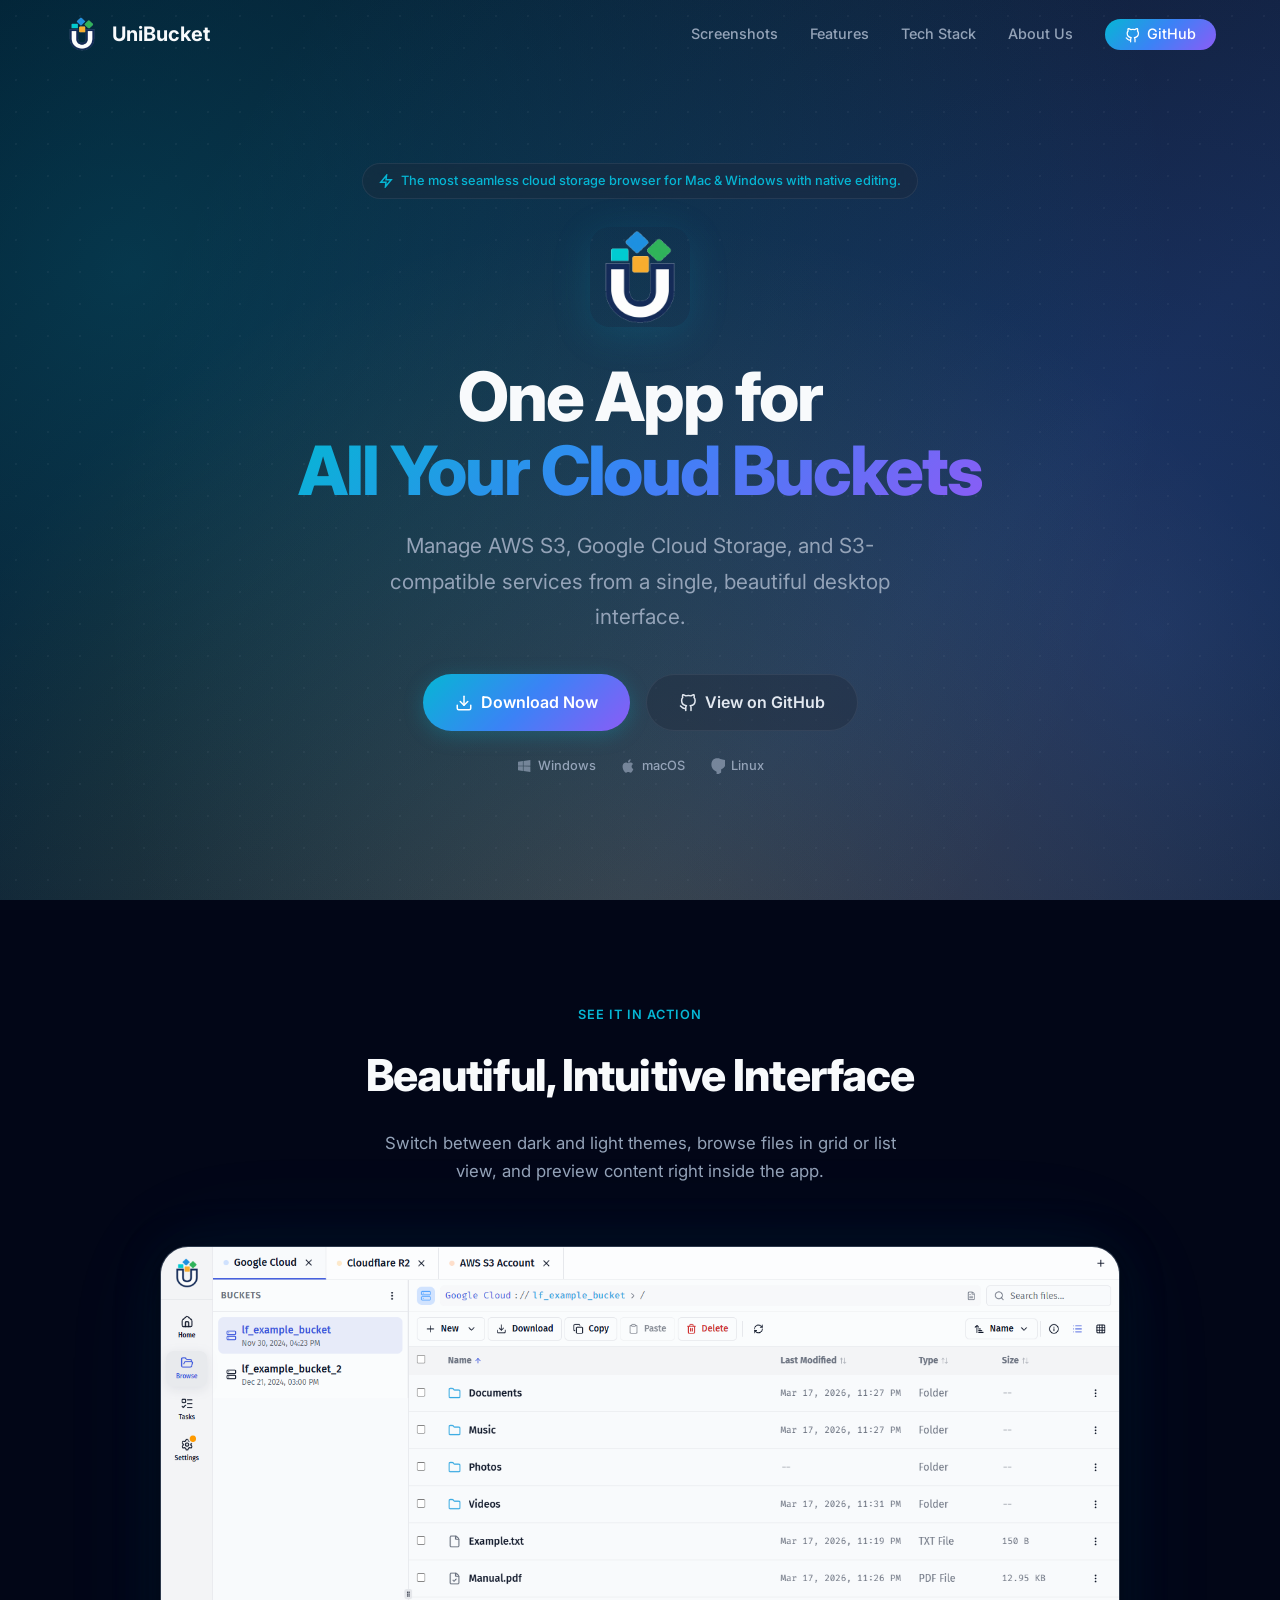
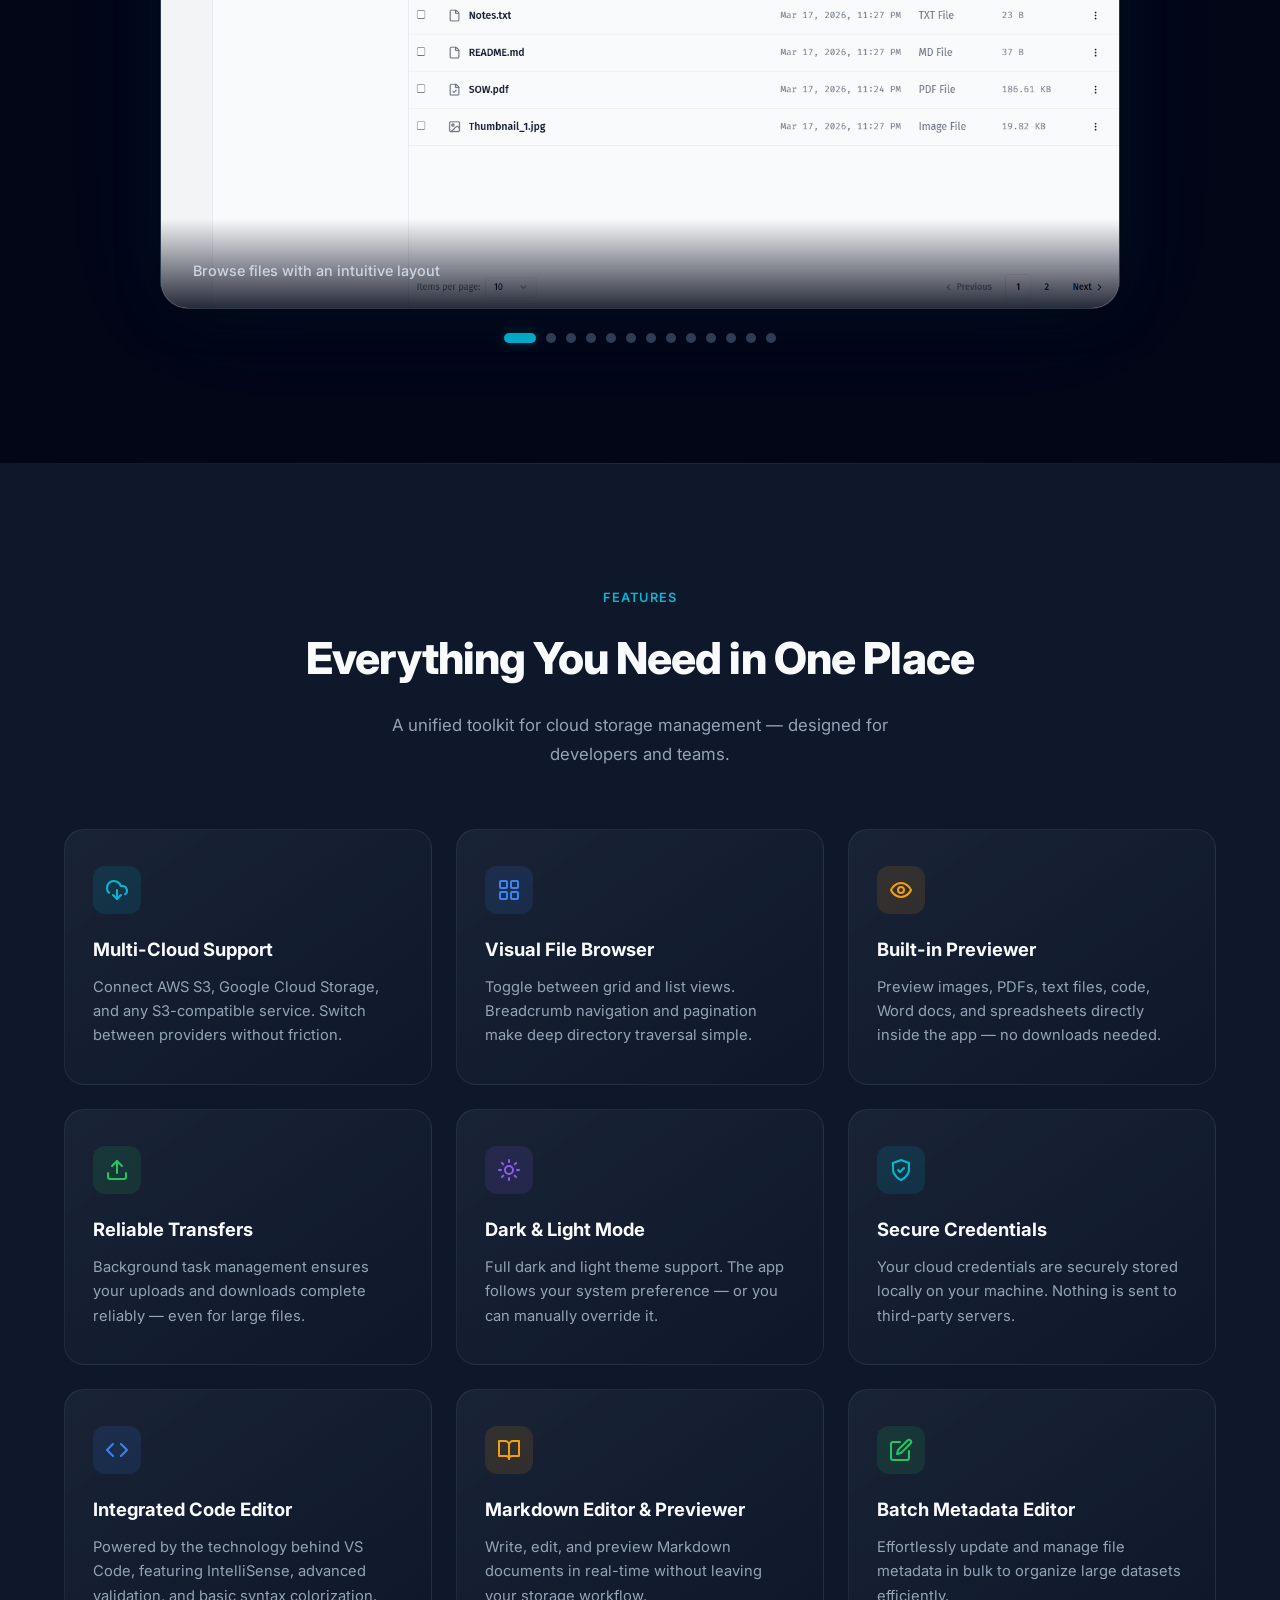
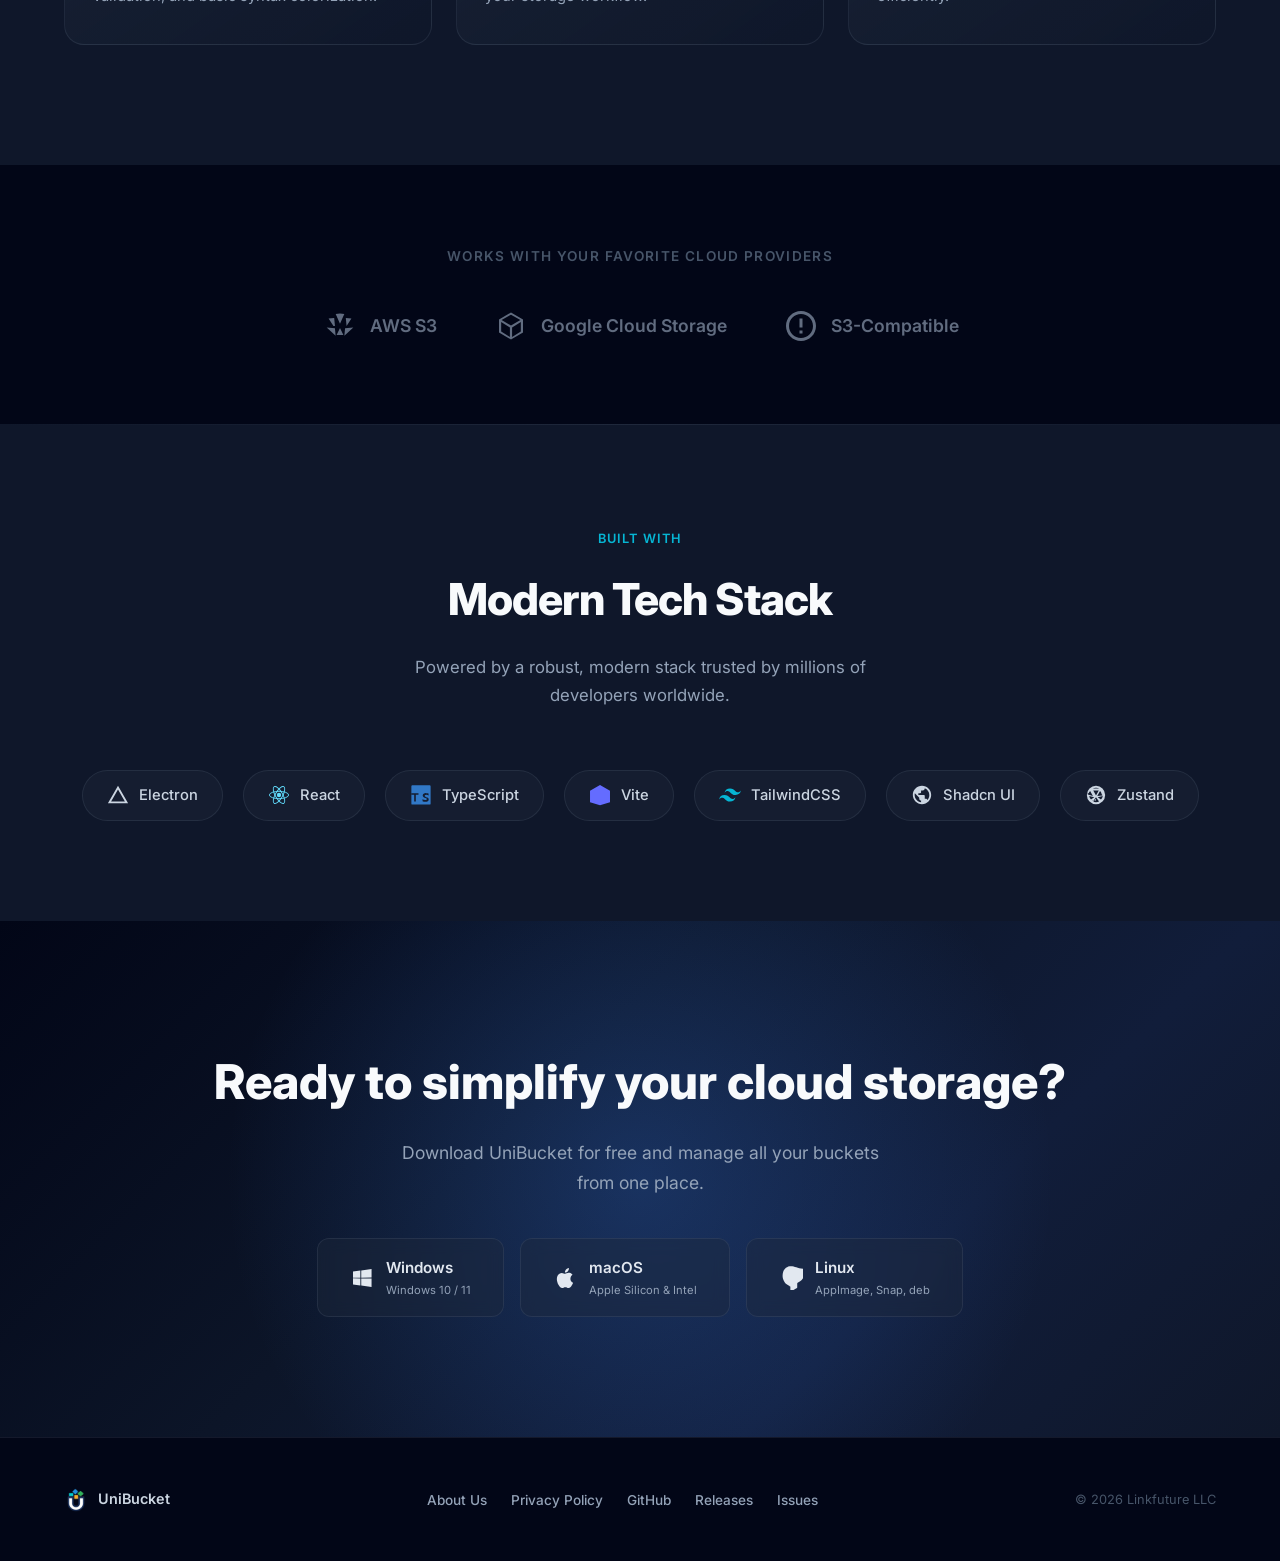
==== docs/index.html @ 862449c9 "docs: auto-sync from main repository [skip ci]" ====
<!DOCTYPE html>
<html lang="en">

<head>
  <meta charset="UTF-8" />
  <meta name="viewport" content="width=device-width, initial-scale=1.0" />
  <title>UniBucket — Universal Multi-Cloud Object Storage Manager</title>
  <meta name="description"
    content="UniBucket is a modern, cross-platform desktop app that lets you manage AWS S3, Google Cloud Storage, and S3-compatible services from one beautiful interface." />
  <meta name="keywords"
    content="cloud storage, S3, Google Cloud Storage, object storage, desktop app, file manager, multi-cloud" />
  <meta property="og:title" content="UniBucket — Universal Multi-Cloud Object Storage Manager" />
  <meta property="og:description" content="Manage all your cloud buckets from one beautiful desktop app." />
  <meta property="og:image" content="images/splash.png" />
  <meta property="og:type" content="website" />
  <link rel="icon" type="image/png" href="images/icon.png" />
  <link rel="stylesheet" href="styles.css" />
</head>

<body>

  <!-- ===== Navigation ===== -->
  <nav class="nav" id="nav">
    <div class="container">
      <a href="#" class="nav-brand">
        <img src="images/icon.png" alt="UniBucket icon" />
        UniBucket
      </a>
      <ul class="nav-links" id="navLinks">
        <li><a href="#screenshots">Screenshots</a></li>
        <li><a href="#features">Features</a></li>
        <li><a href="#tech">Tech Stack</a></li>
        <li><a href="about.html">About Us</a></li>
        <li><a href="https://github.com/LinkFuture/UniBucket-Releases" target="_blank" rel="noopener" class="nav-cta">
            <svg width="16" height="16" viewBox="0 0 24 24" fill="none" stroke="currentColor" stroke-width="2"
              stroke-linecap="round" stroke-linejoin="round">
              <path
                d="M9 19c-5 1.5-5-2.5-7-3m14 6v-3.87a3.37 3.37 0 0 0-.94-2.61c3.14-.35 6.44-1.54 6.44-7A5.44 5.44 0 0 0 20 4.77 5.07 5.07 0 0 0 19.91 1S18.73.65 16 2.48a13.38 13.38 0 0 0-7 0C6.27.65 5.09 1 5.09 1A5.07 5.07 0 0 0 5 4.77a5.44 5.44 0 0 0-1.5 3.78c0 5.42 3.3 6.61 6.44 7A3.37 3.37 0 0 0 9 18.13V22" />
            </svg>
            GitHub
          </a></li>
      </ul>
      <button class="nav-toggle" id="navToggle" aria-label="Toggle navigation">
        <svg width="24" height="24" viewBox="0 0 24 24" fill="none" stroke="currentColor" stroke-width="2"
          stroke-linecap="round">
          <line x1="3" y1="6" x2="21" y2="6" />
          <line x1="3" y1="12" x2="21" y2="12" />
          <line x1="3" y1="18" x2="21" y2="18" />
        </svg>
      </button>
    </div>
  </nav>

  <!-- ===== Hero ===== -->
  <section class="hero" id="hero">
    <div class="hero-content">
      <div class="hero-badge">
        <svg viewBox="0 0 24 24" fill="none" stroke="currentColor" stroke-width="2.5">
          <path d="M13 2L3 14h9l-1 8 10-12h-9l1-8z" />
        </svg>
        The most seamless cloud storage browser for Mac & Windows with native editing.
      </div>
      <img src="images/icon.png" alt="UniBucket" class="hero-icon" />
      <h1>One App for<br /><span class="gradient-text">All Your Cloud Buckets</span></h1>
      <p class="hero-subtitle">Manage AWS S3, Google Cloud Storage, and S3-compatible services from a single, beautiful
        desktop interface.</p>
      <div class="hero-actions">
        <a href="https://github.com/LinkFuture/UniBucket-Releases/releases" class="btn btn-primary" target="_blank"
          rel="noopener">
          <svg viewBox="0 0 24 24" fill="none" stroke="currentColor" stroke-width="2" stroke-linecap="round"
            stroke-linejoin="round">
            <path d="M21 15v4a2 2 0 0 1-2 2H5a2 2 0 0 1-2-2v-4" />
            <polyline points="7 10 12 15 17 10" />
            <line x1="12" y1="15" x2="12" y2="3" />
          </svg>
          Download Now
        </a>
        <a href="https://github.com/LinkFuture/UniBucket-Releases" class="btn btn-secondary" target="_blank"
          rel="noopener">
          <svg viewBox="0 0 24 24" fill="none" stroke="currentColor" stroke-width="2" stroke-linecap="round"
            stroke-linejoin="round">
            <path
              d="M9 19c-5 1.5-5-2.5-7-3m14 6v-3.87a3.37 3.37 0 0 0-.94-2.61c3.14-.35 6.44-1.54 6.44-7A5.44 5.44 0 0 0 20 4.77 5.07 5.07 0 0 0 19.91 1S18.73.65 16 2.48a13.38 13.38 0 0 0-7 0C6.27.65 5.09 1 5.09 1A5.07 5.07 0 0 0 5 4.77a5.44 5.44 0 0 0-1.5 3.78c0 5.42 3.3 6.61 6.44 7A3.37 3.37 0 0 0 9 18.13V22" />
          </svg>
          View on GitHub
        </a>
      </div>
      <div class="hero-platforms">
        <span class="platform-badge">
          <svg viewBox="0 0 24 24" fill="currentColor">
            <path
              d="M3 5.557l7.357-1.002.003 7.1-7.354.042L3 5.557zm7.354 6.853l.006 7.108-7.354-1.012v-6.138l7.348.042zm.888-7.903L21.56 3v8.562l-10.318.08V4.507zM21.565 12.6l-.005 8.395-10.32-1.46-.015-6.98 10.34.045z" />
          </svg>
          Windows
        </span>
        <span class="platform-badge">
          <svg viewBox="0 0 24 24" fill="currentColor">
            <path
              d="M18.71 19.5c-.83 1.24-1.71 2.45-3.05 2.47-1.34.03-1.77-.79-3.29-.79-1.53 0-2 .77-3.27.82-1.31.05-2.3-1.32-3.14-2.53C4.25 17 2.94 12.45 4.7 9.39c.87-1.52 2.43-2.48 4.12-2.51 1.28-.02 2.5.87 3.29.87.78 0 2.26-1.07 3.8-.91.65.03 2.47.26 3.64 1.98-.09.06-2.17 1.28-2.15 3.81.03 3.02 2.65 4.03 2.68 4.04-.03.07-.42 1.44-1.38 2.83M13 3.5c.73-.83 1.94-1.46 2.94-1.5.13 1.17-.34 2.35-1.04 3.19-.69.85-1.83 1.51-2.95 1.42-.15-1.15.41-2.35 1.05-3.11z" />
          </svg>
          macOS
        </span>
        <span class="platform-badge">
          <svg viewBox="0 0 24 24" fill="currentColor">
            <path
              d="M12.504 0c-.155 0-.311.004-.465.012C8.11.28 5.14 2.7 4.14 5.96c-.36 1.18-.54 2.42-.54 3.68 0 .88.08 1.74.26 2.56l.22.84c.38 1.22.98 2.36 1.74 3.36.34.46.72.88 1.14 1.28.46.42.94.78 1.46 1.1l1.62.94c.08.04.22.14.36.24.14.1.26.2.36.28.2.16.34.28.42.34.08.08.12.12.14.16a.15.15 0 0 1 .04.08v4.04c0 .16.06.3.14.42.1.12.24.18.4.18.08 0 .18-.02.24-.06l4.44-2.56.52-.3c.12-.08.22-.14.32-.2.26-.16.44-.3.56-.42.08-.08.14-.16.18-.24.04-.1.06-.2.06-.3v-3.76c0-.04 0-.1.02-.14 0-.06.02-.1.04-.14a.82.82 0 0 1 .08-.14c.12-.16.34-.38.66-.6l1.72-1c.48-.3.94-.62 1.34-1 .42-.4.8-.84 1.14-1.3.76-1 1.36-2.14 1.74-3.36l.22-.84c.18-.82.26-1.68.26-2.56 0-1.26-.18-2.5-.54-3.68C18.86 2.7 15.89.28 11.96.012a8.6 8.6 0 0 0-.456-.012z" />
          </svg>
          Linux
        </span>
      </div>
    </div>
  </section>

  <!-- ===== Screenshots ===== -->
  <section class="screenshots" id="screenshots">
    <div class="container">
      <div class="section-header reveal">
        <span class="section-label">See It in Action</span>
        <h2>Beautiful, Intuitive Interface</h2>
        <p>Switch between dark and light themes, browse files in grid or list view, and preview content right inside the
          app.</p>
      </div>
      <div class="carousel reveal">
        <div class="carousel-track" id="carousel">
          <div class="carousel-slide active">
            <img src="images/Browse.png" loading="lazy" alt="Browse files" />
            <div class="carousel-caption">Browse files with an intuitive layout</div>
          </div>
          <div class="carousel-slide">
            <img src="images/Browse%20Grid%20View%20dark%20view.png" loading="lazy" alt="Dark Theme Grid View" />
            <div class="carousel-caption">Elegant dark theme support for comfortable viewing</div>
          </div>
          <div class="carousel-slide">
            <img src="images/Browse%20Grid%20View.png" loading="lazy" alt="Grid View" />
            <div class="carousel-caption">Visually organize your cloud files with Grid View</div>
          </div>
          <div class="carousel-slide">
            <img src="images/Accounts.png" loading="lazy" alt="Accounts management" />
            <div class="carousel-caption">Manage multiple cloud accounts in one place</div>
          </div>
          <div class="carousel-slide">
            <img src="images/Add%20cloud%20account.png" loading="lazy" alt="Add cloud account" />
            <div class="carousel-caption">Easily add new AWS S3, Google Cloud, or S3-compatible accounts</div>
          </div>
          <div class="carousel-slide">
            <img src="images/Download%20and%20Upload.png" loading="lazy" alt="Download and Upload" />
            <div class="carousel-caption">Seamlessly download and upload your files</div>
          </div>
          <div class="carousel-slide">
            <img src="images/Image%20previewer.png" loading="lazy" alt="Image previewer" />
            <div class="carousel-caption">Built-in high quality image previewer</div>
          </div>
          <div class="carousel-slide">
            <img src="images/JS%20editor.png" loading="lazy" alt="JavaScript Editor" />
            <div class="carousel-caption">Edit JavaScript files directly within the app</div>
          </div>
          <div class="carousel-slide">
            <img src="images/Json%20editor.png" loading="lazy" alt="JSON Editor" />
            <div class="carousel-caption">View and format JSON files effortlessly</div>
          </div>
          <div class="carousel-slide">
            <img src="images/Markdown%20editor.png" loading="lazy" alt="Markdown Editor" />
            <div class="carousel-caption">Preview and edit Markdown documents</div>
          </div>
          <div class="carousel-slide">
            <img src="images/Tasks.png" loading="lazy" alt="Task Manager" />
            <div class="carousel-caption">Track your background uploads and downloads using Tasks manager</div>
          </div>
          <div class="carousel-slide">
            <img src="images/Batch%20file%20metadata%20editor.png" loading="lazy" alt="Batch file metadata editor" />
            <div class="carousel-caption">Effortlessly update and manage file metadata in bulk</div>
          </div>
          <div class="carousel-slide">
            <img src="images/Settings.png" loading="lazy" alt="Settings" />
            <div class="carousel-caption">Customize your app preferences in Settings</div>
          </div>
        </div>
        <div class="carousel-nav" id="carouselNav">
          <button class="carousel-dot active" data-index="0" aria-label="Slide 1"></button>
          <button class="carousel-dot" data-index="1" aria-label="Slide 2"></button>
          <button class="carousel-dot" data-index="2" aria-label="Slide 3"></button>
          <button class="carousel-dot" data-index="3" aria-label="Slide 4"></button>
          <button class="carousel-dot" data-index="4" aria-label="Slide 5"></button>
          <button class="carousel-dot" data-index="5" aria-label="Slide 6"></button>
          <button class="carousel-dot" data-index="6" aria-label="Slide 7"></button>
          <button class="carousel-dot" data-index="7" aria-label="Slide 8"></button>
          <button class="carousel-dot" data-index="8" aria-label="Slide 9"></button>
          <button class="carousel-dot" data-index="9" aria-label="Slide 10"></button>
          <button class="carousel-dot" data-index="10" aria-label="Slide 11"></button>
          <button class="carousel-dot" data-index="11" aria-label="Slide 12"></button>
          <button class="carousel-dot" data-index="12" aria-label="Slide 13"></button>
        </div>
      </div>
    </div>
  </section>

  <!-- ===== Features ===== -->
  <section class="features" id="features">
    <div class="container">
      <div class="section-header reveal">
        <span class="section-label">Features</span>
        <h2>Everything You Need in One Place</h2>
        <p>A unified toolkit for cloud storage management — designed for developers and teams.</p>
      </div>
      <div class="features-grid">

        <div class="feature-card reveal">
          <div class="feature-icon teal">
            <svg width="24" height="24" viewBox="0 0 24 24" fill="none" stroke="currentColor" stroke-width="2"
              stroke-linecap="round" stroke-linejoin="round">
              <path d="M4 14.899A7 7 0 1 1 15.71 8h1.79a4.5 4.5 0 0 1 2.5 8.242" />
              <path d="M12 12v9" />
              <path d="m8 17 4 4 4-4" />
            </svg>
          </div>
          <h3>Multi-Cloud Support</h3>
          <p>Connect AWS S3, Google Cloud Storage, and any S3-compatible service. Switch between providers without
            friction.</p>
        </div>

        <div class="feature-card reveal">
          <div class="feature-icon blue">
            <svg width="24" height="24" viewBox="0 0 24 24" fill="none" stroke="currentColor" stroke-width="2"
              stroke-linecap="round" stroke-linejoin="round">
              <rect width="7" height="7" x="3" y="3" rx="1" />
              <rect width="7" height="7" x="14" y="3" rx="1" />
              <rect width="7" height="7" x="14" y="14" rx="1" />
              <rect width="7" height="7" x="3" y="14" rx="1" />
            </svg>
          </div>
          <h3>Visual File Browser</h3>
          <p>Toggle between grid and list views. Breadcrumb navigation and pagination make deep directory traversal
            simple.</p>
        </div>

        <div class="feature-card reveal">
          <div class="feature-icon gold">
            <svg width="24" height="24" viewBox="0 0 24 24" fill="none" stroke="currentColor" stroke-width="2"
              stroke-linecap="round" stroke-linejoin="round">
              <path d="M2 12s3-7 10-7 10 7 10 7-3 7-10 7-10-7-10-7Z" />
              <circle cx="12" cy="12" r="3" />
            </svg>
          </div>
          <h3>Built-in Previewer</h3>
          <p>Preview images, PDFs, text files, code, Word docs, and spreadsheets directly inside the app — no downloads
            needed.</p>
        </div>

        <div class="feature-card reveal">
          <div class="feature-icon green">
            <svg width="24" height="24" viewBox="0 0 24 24" fill="none" stroke="currentColor" stroke-width="2"
              stroke-linecap="round" stroke-linejoin="round">
              <path d="M21 15v4a2 2 0 0 1-2 2H5a2 2 0 0 1-2-2v-4" />
              <polyline points="17 8 12 3 7 8" />
              <line x1="12" y1="3" x2="12" y2="15" />
            </svg>
          </div>
          <h3>Reliable Transfers</h3>
          <p>Background task management ensures your uploads and downloads complete reliably — even for large files.</p>
        </div>

        <div class="feature-card reveal">
          <div class="feature-icon purple">
            <svg width="24" height="24" viewBox="0 0 24 24" fill="none" stroke="currentColor" stroke-width="2"
              stroke-linecap="round" stroke-linejoin="round">
              <circle cx="12" cy="12" r="4" />
              <path d="M12 2v2" />
              <path d="M12 20v2" />
              <path d="m4.93 4.93 1.41 1.41" />
              <path d="m17.66 17.66 1.41 1.41" />
              <path d="M2 12h2" />
              <path d="M20 12h2" />
              <path d="m6.34 17.66-1.41 1.41" />
              <path d="m19.07 4.93-1.41 1.41" />
            </svg>
          </div>
          <h3>Dark &amp; Light Mode</h3>
          <p>Full dark and light theme support. The app follows your system preference — or you can manually override
            it.</p>
        </div>

        <div class="feature-card reveal">
          <div class="feature-icon teal">
            <svg width="24" height="24" viewBox="0 0 24 24" fill="none" stroke="currentColor" stroke-width="2"
              stroke-linecap="round" stroke-linejoin="round">
              <path d="M12 22s8-4 8-10V5l-8-3-8 3v7c0 6 8 10 8 10z" />
              <path d="m9 12 2 2 4-4" />
            </svg>
          </div>
          <h3>Secure Credentials</h3>
          <p>Your cloud credentials are securely stored locally on your machine. Nothing is sent to third-party servers.
          </p>
        </div>

        <div class="feature-card reveal">
          <div class="feature-icon blue">
            <svg width="24" height="24" viewBox="0 0 24 24" fill="none" stroke="currentColor" stroke-width="2"
              stroke-linecap="round" stroke-linejoin="round">
              <polyline points="16 18 22 12 16 6"></polyline>
              <polyline points="8 6 2 12 8 18"></polyline>
            </svg>
          </div>
          <h3>Integrated Code Editor</h3>
          <p>Powered by the technology behind VS Code, featuring IntelliSense, advanced validation, and basic syntax
            colorization.</p>
        </div>

        <div class="feature-card reveal">
          <div class="feature-icon gold">
            <svg width="24" height="24" viewBox="0 0 24 24" fill="none" stroke="currentColor" stroke-width="2"
              stroke-linecap="round" stroke-linejoin="round">
              <path d="M2 3h6a4 4 0 0 1 4 4v14a3 3 0 0 0-3-3H2z"></path>
              <path d="M22 3h-6a4 4 0 0 0-4 4v14a3 3 0 0 1 3-3h7z"></path>
            </svg>
          </div>
          <h3>Markdown Editor &amp; Previewer</h3>
          <p>Write, edit, and preview Markdown documents in real-time without leaving your storage workflow.</p>
        </div>

        <div class="feature-card reveal">
          <div class="feature-icon green">
            <svg width="24" height="24" viewBox="0 0 24 24" fill="none" stroke="currentColor" stroke-width="2"
              stroke-linecap="round" stroke-linejoin="round">
              <path d="M11 4H4a2 2 0 0 0-2 2v14a2 2 0 0 0 2 2h14a2 2 0 0 0 2-2v-7"></path>
              <path d="M18.5 2.5a2.121 2.121 0 0 1 3 3L12 15l-4 1 1-4 9.5-9.5z"></path>
            </svg>
          </div>
          <h3>Batch Metadata Editor</h3>
          <p>Effortlessly update and manage file metadata in bulk to organize large datasets efficiently.</p>
        </div>

      </div>
    </div>
  </section>

  <!-- ===== Providers ===== -->
  <section class="providers">
    <div class="container">
      <p class="providers-subtitle reveal">Works with your favorite cloud providers</p>
      <div class="providers-logos reveal">
        <div class="provider-logo">
          <svg viewBox="0 0 24 24" fill="currentColor">
            <path
              d="M7.63 11.92L4.38 6.94l3.75-.35.5 5.33zm8.74 0l-.5-5.33 3.75.35-3.25 4.98zM12 3.73l-2.88.27L12 10.45 14.88 4l-2.88-.27zm-8.88 9.2l5.97 5.57-.47-5.04-5.5-.53zm17.76 0l-5.5.53-.47 5.04 5.97-5.57zM12 13.27L9.72 18h4.56L12 13.27z" />
          </svg>
          AWS S3
        </div>
        <div class="provider-logo">
          <svg viewBox="0 0 24 24" fill="currentColor">
            <path
              d="M12 3L4 7.64v8.72L12 21l8-4.64V7.64L12 3zm0 1.42l6.27 3.64L12 11.7 5.73 8.06 12 4.42zM5.45 9.28L11.27 13v6.3L5.45 15.6V9.28zm13.1 0v6.32l-5.82 3.7V13l5.82-3.72z" />
          </svg>
          Google Cloud Storage
        </div>
        <div class="provider-logo">
          <svg viewBox="0 0 24 24" fill="currentColor">
            <path
              d="M12 2C6.48 2 2 6.48 2 12s4.48 10 10 10 10-4.48 10-10S17.52 2 12 2zm0 18c-4.42 0-8-3.58-8-8s3.58-8 8-8 8 3.58 8 8-3.58 8-8 8zm-1-13h2v6h-2zm0 8h2v2h-2z" />
          </svg>
          S3-Compatible
        </div>
      </div>
    </div>
  </section>

  <!-- ===== Tech Stack ===== -->
  <section class="tech" id="tech">
    <div class="container">
      <div class="section-header reveal">
        <span class="section-label">Built With</span>
        <h2>Modern Tech Stack</h2>
        <p>Powered by a robust, modern stack trusted by millions of developers worldwide.</p>
      </div>
      <div class="tech-grid reveal">
        <div class="tech-badge">
          <svg viewBox="0 0 24 24" fill="currentColor" width="22" height="22">
            <path d="M12 2L1 21h22L12 2zm0 3.99L19.53 19H4.47L12 5.99z" />
          </svg>
          Electron
        </div>
        <div class="tech-badge">
          <svg viewBox="0 0 24 24" fill="#61DAFB" width="22" height="22">
            <circle cx="12" cy="12" r="2.4" />
            <ellipse cx="12" cy="12" rx="10.5" ry="4" fill="none" stroke="#61DAFB" stroke-width="1" />
            <ellipse cx="12" cy="12" rx="10.5" ry="4" fill="none" stroke="#61DAFB" stroke-width="1"
              transform="rotate(60 12 12)" />
            <ellipse cx="12" cy="12" rx="10.5" ry="4" fill="none" stroke="#61DAFB" stroke-width="1"
              transform="rotate(120 12 12)" />
          </svg>
          React
        </div>
        <div class="tech-badge">
          <svg viewBox="0 0 24 24" fill="#3178C6" width="22" height="22">
            <path
              d="M1.125 0C.502 0 0 .502 0 1.125v21.75C0 23.498.502 24 1.125 24h21.75c.623 0 1.125-.502 1.125-1.125V1.125C24 .502 23.498 0 22.875 0H1.125zm17.363 9.75c.612 0 1.154.037 1.627.111a6.38 6.38 0 0 1 1.306.34v2.458a3.95 3.95 0 0 0-.643-.361 5.093 5.093 0 0 0-.717-.26 5.453 5.453 0 0 0-1.426-.2c-.3 0-.573.028-.819.086a2.1 2.1 0 0 0-.623.242c-.17.104-.3.229-.393.374a.888.888 0 0 0-.14.49c0 .196.053.373.156.529.104.156.252.304.443.444s.42.276.69.394.57.232.89.34c.39.13.753.274 1.09.433.337.158.632.347.882.566.25.22.445.48.585.782.14.3.21.662.21 1.084 0 .508-.105.944-.316 1.308-.21.364-.498.662-.862.894-.364.232-.8.402-1.302.51-.502.108-1.043.162-1.623.162-.734 0-1.39-.06-1.967-.18a5.22 5.22 0 0 1-1.566-.545v-2.636a5.06 5.06 0 0 0 .774.498 5.96 5.96 0 0 0 .876.364c.312.106.63.18.954.222.324.042.614.063.87.063.298 0 .564-.024.797-.072.232-.048.424-.12.574-.214.15-.094.264-.212.342-.354a.944.944 0 0 0 .118-.468c0-.2-.062-.383-.184-.544a2.007 2.007 0 0 0-.504-.426 5.648 5.648 0 0 0-.756-.366 22.14 22.14 0 0 0-.944-.358c-.37-.126-.72-.27-1.048-.43a3.85 3.85 0 0 1-.862-.584c-.244-.23-.436-.5-.576-.812a2.703 2.703 0 0 1-.21-1.096c0-.466.105-.878.314-1.236.21-.358.49-.66.84-.908a4.131 4.131 0 0 1 1.228-.584 5.295 5.295 0 0 1 1.48-.202zm-9.608.114v1.9H5.543v8.487H3.535v-8.487H.198v-1.9h8.682z"
              transform="scale(.875) translate(1.7 1.7)" />
          </svg>
          TypeScript
        </div>
        <div class="tech-badge">
          <svg viewBox="0 0 24 24" fill="#646CFF" width="22" height="22">
            <path d="m12.009 1.008 10.894 6.287v12.574L12.009 23.16 1.116 19.869V7.295l10.893-6.287z" />
          </svg>
          Vite
        </div>
        <div class="tech-badge">
          <svg viewBox="0 0 24 24" fill="#06B6D4" width="22" height="22">
            <path
              d="M12.001 4.8c-3.2 0-5.2 1.6-6 4.8 1.2-1.6 2.6-2.2 4.2-1.8.913.228 1.565.89 2.288 1.624C13.666 10.618 15.027 12 18.001 12c3.2 0 5.2-1.6 6-4.8-1.2 1.6-2.6 2.2-4.2 1.8-.913-.228-1.565-.89-2.288-1.624C16.337 6.182 14.976 4.8 12.001 4.8zm-6 7.2c-3.2 0-5.2 1.6-6 4.8 1.2-1.6 2.6-2.2 4.2-1.8.913.228 1.565.89 2.288 1.624 1.177 1.194 2.538 2.576 5.512 2.576 3.2 0 5.2-1.6 6-4.8-1.2 1.6-2.6 2.2-4.2 1.8-.913-.228-1.565-.89-2.288-1.624C10.337 13.382 8.976 12 6.001 12z" />
          </svg>
          TailwindCSS
        </div>
        <div class="tech-badge">
          <svg viewBox="0 0 24 24" fill="currentColor" width="22" height="22">
            <path
              d="M12 2C6.48 2 2 6.48 2 12s4.48 10 10 10 10-4.48 10-10S17.52 2 12 2zm-1 17.93c-3.95-.49-7-3.85-7-7.93 0-.62.08-1.21.21-1.79L9 15v1c0 1.1.9 2 2 2v1.93zm6.9-2.54c-.26-.81-1-1.39-1.9-1.39h-1v-3c0-.55-.45-1-1-1H8v-2h2c.55 0 1-.45 1-1V7h2c1.1 0 2-.9 2-2v-.41c2.93 1.19 5 4.06 5 7.41 0 2.08-.8 3.97-2.1 5.39z" />
          </svg>
          Shadcn UI
        </div>
        <div class="tech-badge">
          <svg viewBox="0 0 24 24" fill="currentColor" width="22" height="22">
            <path
              d="M12 2a10 10 0 1 0 0 20 10 10 0 0 0 0-20zm0 2c1.33 0 2.57.36 3.62 1H8.38A7.94 7.94 0 0 1 12 4zm-3 3h6l-3 5.5L9 7zm-4.97 3A7.9 7.9 0 0 1 5.6 7.5L8.6 13l-5.56-1.46c-.01-.18-.04-.36-.04-.54 0-.34.02-.68.03-1zm.57 3l5.5 1.45L6.55 17A7.93 7.93 0 0 1 4.6 13zm2.8 5h4.6L12 16l-2.8 3c-.4-.3-.78-.63-1.13-1h.53zM12 20c-1.2 0-2.32-.3-3.32-.83L12 14.5l3.32 4.67c-1 .53-2.12.83-3.32.83zm5.45-3l-3.55-2.55 5.5-1.45a7.93 7.93 0 0 1-1.95 4zm1.52-5c0 .18-.03.36-.04.54L13.4 13l3-5.5a7.9 7.9 0 0 1 1.57 2.5c.01.32.03.66.03 1z" />
          </svg>
          Zustand
        </div>
      </div>
    </div>
  </section>

  <!-- ===== Download CTA ===== -->
  <section class="download" id="download">
    <div class="container">
      <div class="download-content reveal">
        <h2>Ready to simplify your cloud storage?</h2>
        <p>Download UniBucket for free and manage all your buckets from one place.</p>
        <div class="download-buttons">
          <a href="https://github.com/LinkFuture/UniBucket-Releases/releases" class="download-btn" target="_blank"
            rel="noopener">
            <svg viewBox="0 0 24 24" fill="currentColor">
              <path
                d="M3 5.557l7.357-1.002.003 7.1-7.354.042L3 5.557zm7.354 6.853l.006 7.108-7.354-1.012v-6.138l7.348.042zm.888-7.903L21.56 3v8.562l-10.318.08V4.507zM21.565 12.6l-.005 8.395-10.32-1.46-.015-6.98 10.34.045z" />
            </svg>
            <span>Windows<span class="btn-small">Windows 10 / 11</span></span>
          </a>
          <a href="https://github.com/LinkFuture/UniBucket-Releases/releases" class="download-btn" target="_blank"
            rel="noopener">
            <svg viewBox="0 0 24 24" fill="currentColor">
              <path
                d="M18.71 19.5c-.83 1.24-1.71 2.45-3.05 2.47-1.34.03-1.77-.79-3.29-.79-1.53 0-2 .77-3.27.82-1.31.05-2.3-1.32-3.14-2.53C4.25 17 2.94 12.45 4.7 9.39c.87-1.52 2.43-2.48 4.12-2.51 1.28-.02 2.5.87 3.29.87.78 0 2.26-1.07 3.8-.91.65.03 2.47.26 3.64 1.98-.09.06-2.17 1.28-2.15 3.81.03 3.02 2.65 4.03 2.68 4.04-.03.07-.42 1.44-1.38 2.83M13 3.5c.73-.83 1.94-1.46 2.94-1.5.13 1.17-.34 2.35-1.04 3.19-.69.85-1.83 1.51-2.95 1.42-.15-1.15.41-2.35 1.05-3.11z" />
            </svg>
            <span>macOS<span class="btn-small">Apple Silicon &amp; Intel</span></span>
          </a>
          <a href="https://github.com/LinkFuture/UniBucket-Releases/releases" class="download-btn" target="_blank"
            rel="noopener">
            <svg viewBox="0 0 24 24" fill="currentColor">
              <path
                d="M12.504 0c-.155 0-.311.004-.465.012C8.11.28 5.14 2.7 4.14 5.96c-.36 1.18-.54 2.42-.54 3.68 0 .88.08 1.74.26 2.56l.22.84c.38 1.22.98 2.36 1.74 3.36.34.46.72.88 1.14 1.28.46.42.94.78 1.46 1.1l1.62.94c.08.04.22.14.36.24.14.1.26.2.36.28.2.16.34.28.42.34.08.08.12.12.14.16a.15.15 0 0 1 .04.08v4.04c0 .16.06.3.14.42.1.12.24.18.4.18.08 0 .18-.02.24-.06l4.44-2.56.52-.3c.12-.08.22-.14.32-.2.26-.16.44-.3.56-.42.08-.08.14-.16.18-.24.04-.1.06-.2.06-.3v-3.76c0-.04 0-.1.02-.14 0-.06.02-.1.04-.14a.82.82 0 0 1 .08-.14c.12-.16.34-.38.66-.6l1.72-1c.48-.3.94-.62 1.34-1 .42-.4.8-.84 1.14-1.3.76-1 1.36-2.14 1.74-3.36l.22-.84c.18-.82.26-1.68.26-2.56 0-1.26-.18-2.5-.54-3.68C18.86 2.7 15.89.28 11.96.012a8.6 8.6 0 0 0-.456-.012z" />
            </svg>
            <span>Linux<span class="btn-small">AppImage, Snap, deb</span></span>
          </a>
        </div>
      </div>
    </div>
  </section>

  <!-- ===== Footer ===== -->
  <footer class="footer">
    <div class="container">
      <div class="footer-brand">
        <img src="images/icon.png" alt="UniBucket" />
        UniBucket
      </div>
      <ul class="footer-links">
        <li><a href="about.html">About Us</a></li>
        <li><a href="privacy.html">Privacy Policy</a></li>
        <li><a href="https://github.com/LinkFuture/UniBucket-Releases" target="_blank" rel="noopener">GitHub</a></li>
        <li><a href="https://github.com/LinkFuture/UniBucket-Releases/releases" target="_blank"
            rel="noopener">Releases</a></li>
        <li><a href="https://github.com/LinkFuture/UniBucket-Releases/issues" target="_blank" rel="noopener">Issues</a>
        </li>
      </ul>
      <p class="footer-copy">&copy; 2026 Linkfuture LLC</p>
    </div>
  </footer>

  <script src="script.js"></script>
</body>

</html>
---- docs/styles.css ----
/* ===== UniBucket Landing Page Styles ===== */

@import url('https://fonts.googleapis.com/css2?family=Inter:wght@300;400;500;600;700;800;900&display=swap');

/* ---------- Design Tokens ---------- */
:root {
  --navy-950: #020617;
  --navy-900: #0f172a;
  --navy-800: #1e293b;
  --navy-700: #334155;
  --navy-600: #475569;
  --navy-400: #94a3b8;
  --navy-300: #cbd5e1;
  --navy-200: #e2e8f0;
  --navy-100: #f1f5f9;
  --navy-50: #f8fafc;

  --teal: #06b6d4;
  --teal-glow: rgba(6, 182, 212, 0.25);
  --blue: #3b82f6;
  --blue-glow: rgba(59, 130, 246, 0.25);
  --gold: #f59e0b;
  --gold-glow: rgba(245, 158, 11, 0.2);
  --green: #22c55e;
  --green-glow: rgba(34, 197, 94, 0.2);
  --purple: #8b5cf6;

  --gradient-hero: linear-gradient(135deg, var(--navy-950) 0%, #0c1528 40%, #111d3a 70%, var(--navy-900) 100%);
  --gradient-accent: linear-gradient(135deg, var(--teal), var(--blue), var(--purple));
  --gradient-card: linear-gradient(145deg, rgba(30, 41, 59, 0.7), rgba(15, 23, 42, 0.9));

  --glass-bg: rgba(30, 41, 59, 0.4);
  --glass-border: rgba(148, 163, 184, 0.12);
  --glass-blur: 16px;

  --radius-sm: 8px;
  --radius-md: 12px;
  --radius-lg: 20px;
  --radius-xl: 28px;

  --shadow-glow: 0 0 60px rgba(6, 182, 212, 0.08), 0 0 120px rgba(59, 130, 246, 0.06);
  --shadow-card: 0 4px 24px rgba(0, 0, 0, 0.25), 0 1px 4px rgba(0, 0, 0, 0.15);
  --shadow-elevated: 0 8px 40px rgba(0, 0, 0, 0.4), 0 2px 8px rgba(0, 0, 0, 0.2);

  --transition: 0.3s cubic-bezier(0.4, 0, 0.2, 1);
  --transition-slow: 0.6s cubic-bezier(0.4, 0, 0.2, 1);
}

/* ---------- Reset & Base ---------- */
*,
*::before,
*::after {
  margin: 0;
  padding: 0;
  box-sizing: border-box;
}

html {
  scroll-behavior: smooth;
  font-size: 16px;
}

body {
  font-family: 'Inter', -apple-system, BlinkMacSystemFont, 'Segoe UI', sans-serif;
  background: var(--navy-950);
  color: var(--navy-200);
  line-height: 1.7;
  overflow-x: hidden;
  -webkit-font-smoothing: antialiased;
  -moz-osx-font-smoothing: grayscale;
}

a {
  color: var(--teal);
  text-decoration: none;
  transition: color var(--transition);
}

a:hover {
  color: var(--blue);
}

img {
  max-width: 100%;
  height: auto;
  display: block;
}

.container {
  max-width: 1200px;
  margin: 0 auto;
  padding: 0 24px;
}

/* ---------- Utility ---------- */
.sr-only {
  position: absolute;
  width: 1px;
  height: 1px;
  overflow: hidden;
  clip: rect(0, 0, 0, 0);
  white-space: nowrap;
}

/* ---------- Navigation ---------- */
.nav {
  position: fixed;
  top: 0;
  left: 0;
  right: 0;
  z-index: 100;
  padding: 16px 0;
  transition: background var(--transition), box-shadow var(--transition), padding var(--transition);
}

.nav.scrolled {
  background: rgba(15, 23, 42, 0.85);
  backdrop-filter: blur(var(--glass-blur));
  -webkit-backdrop-filter: blur(var(--glass-blur));
  box-shadow: 0 1px 0 var(--glass-border);
  padding: 10px 0;
}

.nav .container {
  display: flex;
  align-items: center;
  justify-content: space-between;
}

.nav svg {
  max-width: 24px;
  max-height: 24px;
  width: auto;
  height: auto;
}

.nav-brand {
  display: flex;
  align-items: center;
  gap: 12px;
  font-weight: 700;
  font-size: 1.25rem;
  color: var(--navy-50);
}

.nav-brand img {
  width: 36px;
  height: 36px;
  border-radius: 8px;
}

.nav-links {
  display: flex;
  align-items: center;
  gap: 32px;
  list-style: none;
}

.nav-links a {
  color: var(--navy-400);
  font-size: 0.9rem;
  font-weight: 500;
  transition: color var(--transition);
}

.nav-links a:hover {
  color: var(--navy-50);
}

.nav-cta {
  display: inline-flex;
  align-items: center;
  justify-content: center;
  gap: 7px;
  background: var(--gradient-accent);
  color: #fff !important;
  padding: 8px 20px;
  border-radius: 999px;
  font-weight: 600;
  font-size: 0.875rem;
  line-height: 1;
  vertical-align: middle;
  transition: transform var(--transition), box-shadow var(--transition);
  overflow: hidden;
  white-space: nowrap;
}

.nav-cta svg {
  width: 15px !important;
  height: 15px !important;
  min-width: 15px;
  min-height: 15px;
  max-width: 15px;
  max-height: 15px;
  flex-shrink: 0;
  display: block;
  position: relative;
  top: 1px;
}

.nav-cta:hover {
  transform: translateY(-1px);
  box-shadow: 0 4px 20px var(--teal-glow);
  color: #fff !important;
}

.nav-toggle {
  display: none;
  background: none;
  border: none;
  color: var(--navy-200);
  cursor: pointer;
  padding: 4px;
}

/* ---------- Hero ---------- */
.hero {
  position: relative;
  min-height: 100vh;
  display: flex;
  align-items: center;
  justify-content: center;
  background: var(--gradient-hero);
  overflow: hidden;
  padding: 120px 24px 80px;
}

.hero::before {
  content: '';
  position: absolute;
  top: -50%;
  left: -50%;
  width: 200%;
  height: 200%;
  background: radial-gradient(circle at 30% 40%, var(--teal-glow) 0%, transparent 50%),
    radial-gradient(circle at 70% 60%, var(--blue-glow) 0%, transparent 50%),
    radial-gradient(circle at 50% 80%, var(--gold-glow) 0%, transparent 40%);
  animation: heroGlow 12s ease-in-out infinite alternate;
  pointer-events: none;
}

@keyframes heroGlow {
  0% {
    transform: translate(0, 0) scale(1);
  }

  50% {
    transform: translate(-3%, 2%) scale(1.05);
  }

  100% {
    transform: translate(2%, -2%) scale(0.98);
  }
}

/* Grid dots background */
.hero::after {
  content: '';
  position: absolute;
  inset: 0;
  background-image: radial-gradient(rgba(148, 163, 184, 0.07) 1px, transparent 1px);
  background-size: 32px 32px;
  pointer-events: none;
}

.hero-content {
  position: relative;
  z-index: 2;
  text-align: center;
  max-width: 800px;
}

.hero-badge {
  display: inline-flex;
  align-items: center;
  gap: 8px;
  background: var(--glass-bg);
  border: 1px solid var(--glass-border);
  backdrop-filter: blur(8px);
  padding: 6px 16px;
  border-radius: 999px;
  font-size: 0.8rem;
  font-weight: 500;
  color: var(--teal);
  margin-bottom: 28px;
  animation: fadeInUp 0.8s ease-out;
}

.hero-badge svg {
  width: 14px;
  height: 14px;
}

.hero-icon {
  width: 100px;
  height: 100px;
  border-radius: var(--radius-lg);
  margin: 0 auto 32px;
  animation: float 4s ease-in-out infinite, fadeInUp 0.8s ease-out 0.1s both;
  box-shadow: 0 8px 40px rgba(6, 182, 212, 0.15);
}

@keyframes float {

  0%,
  100% {
    transform: translateY(0);
  }

  50% {
    transform: translateY(-12px);
  }
}

.hero h1 {
  font-size: clamp(2.5rem, 6vw, 4.25rem);
  font-weight: 800;
  color: var(--navy-50);
  line-height: 1.1;
  letter-spacing: -0.03em;
  margin-bottom: 20px;
  animation: fadeInUp 0.8s ease-out 0.2s both;
}

.hero h1 .gradient-text {
  background: var(--gradient-accent);
  -webkit-background-clip: text;
  background-clip: text;
  -webkit-text-fill-color: transparent;
}

.hero-subtitle {
  font-size: clamp(1.05rem, 2vw, 1.3rem);
  color: var(--navy-400);
  max-width: 560px;
  margin: 0 auto 40px;
  font-weight: 400;
  animation: fadeInUp 0.8s ease-out 0.35s both;
}

.hero-actions {
  display: flex;
  gap: 16px;
  justify-content: center;
  flex-wrap: wrap;
  animation: fadeInUp 0.8s ease-out 0.5s both;
}

.btn {
  display: inline-flex;
  align-items: center;
  gap: 8px;
  padding: 14px 32px;
  border-radius: 999px;
  font-weight: 600;
  font-size: 1rem;
  cursor: pointer;
  border: none;
  transition: transform var(--transition), box-shadow var(--transition), background var(--transition);
}

.btn-primary {
  background: var(--gradient-accent);
  color: #fff;
  box-shadow: 0 4px 20px var(--teal-glow);
}

.btn-primary:hover {
  transform: translateY(-2px);
  box-shadow: 0 8px 32px var(--teal-glow);
  color: #fff;
}

.btn-secondary {
  background: var(--glass-bg);
  color: var(--navy-200);
  border: 1px solid var(--glass-border);
  backdrop-filter: blur(8px);
}

.btn-secondary:hover {
  background: rgba(51, 65, 85, 0.5);
  transform: translateY(-2px);
  color: var(--navy-50);
}

.btn svg {
  width: 18px;
  height: 18px;
}

/* platform badges under hero CTA */
.hero-platforms {
  display: flex;
  gap: 24px;
  justify-content: center;
  margin-top: 24px;
  animation: fadeInUp 0.8s ease-out 0.6s both;
}

.platform-badge {
  display: flex;
  align-items: center;
  gap: 6px;
  color: var(--navy-400);
  font-size: 0.8rem;
  font-weight: 500;
}

.platform-badge svg {
  width: 16px;
  height: 16px;
  opacity: 0.7;
}

/* ---------- Screenshots Section ---------- */
.screenshots {
  padding: 100px 0 120px;
  background: var(--navy-950);
  position: relative;
}

.section-header {
  text-align: center;
  margin-bottom: 60px;
}

.section-label {
  display: inline-block;
  font-size: 0.8rem;
  font-weight: 600;
  text-transform: uppercase;
  letter-spacing: 0.08em;
  color: var(--teal);
  margin-bottom: 12px;
}

.section-header h2 {
  font-size: clamp(1.8rem, 4vw, 2.75rem);
  font-weight: 800;
  color: var(--navy-50);
  letter-spacing: -0.02em;
  margin-bottom: 16px;
}

.section-header p {
  color: var(--navy-400);
  max-width: 520px;
  margin: 0 auto;
  font-size: 1.05rem;
}

.carousel {
  position: relative;
  max-width: 960px;
  margin: 0 auto;
}

.carousel-track {
  position: relative;
  border-radius: var(--radius-xl);
  overflow: hidden;
  background: var(--navy-800);
  box-shadow: var(--shadow-elevated), var(--shadow-glow);
  border: 1px solid var(--glass-border);
  aspect-ratio: 1472 / 1017;
}

.carousel-slide {
  position: absolute;
  inset: 0;
  opacity: 0;
  transition: opacity 0.8s ease;
}

.carousel-slide.active {
  opacity: 1;
}

.carousel-slide img {
  width: 100%;
  height: 100%;
  object-fit: contain;
}

.carousel-caption {
  position: absolute;
  bottom: 0;
  left: 0;
  right: 0;
  padding: 40px 32px 24px;
  background: linear-gradient(transparent, rgba(2, 6, 23, 0.85));
  font-size: 0.9rem;
  color: var(--navy-300);
  font-weight: 500;
}

.carousel-nav {
  display: flex;
  justify-content: center;
  gap: 10px;
  margin-top: 24px;
}

.carousel-dot {
  width: 10px;
  height: 10px;
  border-radius: 999px;
  border: none;
  background: var(--navy-700);
  cursor: pointer;
  transition: var(--transition);
  padding: 0;
}

.carousel-dot.active {
  background: var(--teal);
  width: 32px;
  box-shadow: 0 0 12px var(--teal-glow);
}

/* ---------- Features ---------- */
.features {
  padding: 120px 0;
  background: var(--navy-900);
  position: relative;
}

.features::before {
  content: '';
  position: absolute;
  top: 0;
  left: 0;
  right: 0;
  height: 1px;
  background: linear-gradient(90deg, transparent, var(--glass-border), transparent);
}

.features-grid {
  display: grid;
  grid-template-columns: repeat(3, 1fr);
  gap: 24px;
}

.feature-card {
  background: var(--gradient-card);
  border: 1px solid var(--glass-border);
  border-radius: var(--radius-lg);
  padding: 36px 28px;
  transition: transform var(--transition), box-shadow var(--transition), border-color var(--transition);
  position: relative;
  overflow: hidden;
}

.feature-card::before {
  content: '';
  position: absolute;
  top: 0;
  left: 0;
  right: 0;
  height: 2px;
  background: var(--gradient-accent);
  opacity: 0;
  transition: opacity var(--transition);
}

.feature-card:hover {
  transform: translateY(-4px);
  box-shadow: var(--shadow-card);
  border-color: rgba(148, 163, 184, 0.2);
}

.feature-card:hover::before {
  opacity: 1;
}

.feature-icon {
  width: 48px;
  height: 48px;
  border-radius: var(--radius-md);
  display: flex;
  align-items: center;
  justify-content: center;
  margin-bottom: 20px;
  font-size: 1.4rem;
}

.feature-icon.teal {
  background: rgba(6, 182, 212, 0.12);
  color: var(--teal);
}

.feature-icon.blue {
  background: rgba(59, 130, 246, 0.12);
  color: var(--blue);
}

.feature-icon.gold {
  background: rgba(245, 158, 11, 0.12);
  color: var(--gold);
}

.feature-icon.green {
  background: rgba(34, 197, 94, 0.12);
  color: var(--green);
}

.feature-icon.purple {
  background: rgba(139, 92, 246, 0.12);
  color: var(--purple);
}

.feature-card h3 {
  font-size: 1.15rem;
  font-weight: 700;
  color: var(--navy-50);
  margin-bottom: 10px;
}

.feature-card p {
  font-size: 0.92rem;
  color: var(--navy-400);
  line-height: 1.65;
}

/* ---------- Providers ---------- */
.providers {
  padding: 80px 0;
  background: var(--navy-950);
  text-align: center;
}

.providers-subtitle {
  font-size: 0.85rem;
  text-transform: uppercase;
  letter-spacing: 0.1em;
  color: var(--navy-600);
  font-weight: 600;
  margin-bottom: 40px;
}

.providers-logos {
  display: flex;
  justify-content: center;
  align-items: center;
  gap: 56px;
  flex-wrap: wrap;
}

.provider-logo {
  display: flex;
  align-items: center;
  gap: 12px;
  color: var(--navy-400);
  font-size: 1.1rem;
  font-weight: 600;
  opacity: 0.65;
  transition: opacity var(--transition);
}

.provider-logo:hover {
  opacity: 1;
}

.provider-logo svg {
  width: 36px;
  height: 36px;
}

/* ---------- Tech Stack ---------- */
.tech {
  padding: 100px 0;
  background: var(--navy-900);
  position: relative;
}

.tech::before {
  content: '';
  position: absolute;
  top: 0;
  left: 0;
  right: 0;
  height: 1px;
  background: linear-gradient(90deg, transparent, var(--glass-border), transparent);
}

.tech-grid {
  display: flex;
  flex-wrap: wrap;
  justify-content: center;
  gap: 20px;
}

.tech-badge {
  display: flex;
  align-items: center;
  gap: 10px;
  background: var(--glass-bg);
  border: 1px solid var(--glass-border);
  padding: 12px 24px;
  border-radius: 999px;
  color: var(--navy-300);
  font-weight: 500;
  font-size: 0.92rem;
  transition: transform var(--transition), border-color var(--transition), background var(--transition);
}

.tech-badge:hover {
  transform: translateY(-2px);
  border-color: rgba(148, 163, 184, 0.25);
  background: rgba(51, 65, 85, 0.4);
}

.tech-badge svg,
.tech-badge img {
  width: 22px;
  height: 22px;
}

/* ---------- Download / CTA ---------- */
.download {
  padding: 120px 0;
  background: var(--gradient-hero);
  position: relative;
  overflow: hidden;
}

.download::before {
  content: '';
  position: absolute;
  inset: 0;
  background: radial-gradient(circle at 50% 50%, var(--blue-glow) 0%, transparent 60%);
  pointer-events: none;
}

.download-content {
  position: relative;
  z-index: 2;
  text-align: center;
}

.download-content h2 {
  font-size: clamp(2rem, 4vw, 3rem);
  font-weight: 800;
  color: var(--navy-50);
  margin-bottom: 16px;
}

.download-content p {
  color: var(--navy-400);
  font-size: 1.1rem;
  margin-bottom: 40px;
  max-width: 480px;
  margin-left: auto;
  margin-right: auto;
}

.download-buttons {
  display: flex;
  gap: 16px;
  justify-content: center;
  flex-wrap: wrap;
}

.download-btn {
  display: inline-flex;
  align-items: center;
  gap: 12px;
  padding: 16px 32px;
  border-radius: var(--radius-md);
  background: var(--glass-bg);
  border: 1px solid var(--glass-border);
  backdrop-filter: blur(8px);
  color: var(--navy-200);
  font-weight: 600;
  font-size: 0.95rem;
  transition: transform var(--transition), background var(--transition), border-color var(--transition);
  cursor: pointer;
  text-decoration: none;
}

.download-btn:hover {
  transform: translateY(-3px);
  background: rgba(51, 65, 85, 0.5);
  border-color: rgba(148, 163, 184, 0.25);
  color: var(--navy-50);
}

.download-btn svg {
  width: 24px;
  height: 24px;
}

.download-btn span {
  text-align: left;
}

.download-btn .btn-small {
  display: block;
  font-size: 0.7rem;
  font-weight: 400;
  color: var(--navy-400);
}

/* ---------- Footer ---------- */
.footer {
  padding: 48px 0;
  background: var(--navy-950);
  border-top: 1px solid var(--glass-border);
}

.footer .container {
  display: flex;
  align-items: center;
  justify-content: space-between;
  flex-wrap: wrap;
  gap: 16px;
}

.footer-brand {
  display: flex;
  align-items: center;
  gap: 10px;
  font-weight: 600;
  color: var(--navy-300);
  font-size: 0.9rem;
}

.footer-brand img {
  width: 24px;
  height: 24px;
  border-radius: 6px;
}

.footer-links {
  display: flex;
  gap: 24px;
  list-style: none;
}

.footer-links a {
  color: var(--navy-400);
  font-size: 0.85rem;
  font-weight: 500;
}

.footer-links a:hover {
  color: var(--navy-200);
}

.footer-copy {
  color: var(--navy-600);
  font-size: 0.8rem;
}

/* ---------- Animations ---------- */
@keyframes fadeInUp {
  from {
    opacity: 0;
    transform: translateY(24px);
  }

  to {
    opacity: 1;
    transform: translateY(0);
  }
}

.reveal {
  opacity: 0;
  transform: translateY(32px);
  transition: opacity 0.7s ease, transform 0.7s ease;
}

.reveal.visible {
  opacity: 1;
  transform: translateY(0);
}

/* ---------- Responsive ---------- */
@media (max-width: 1024px) {
  .features-grid {
    grid-template-columns: repeat(2, 1fr);
  }
}

@media (max-width: 768px) {
  .nav-links {
    position: fixed;
    top: 0;
    right: -100%;
    width: 280px;
    height: 100vh;
    background: var(--navy-900);
    flex-direction: column;
    align-items: flex-start;
    padding: 80px 32px 32px;
    gap: 24px;
    transition: right var(--transition);
    box-shadow: -4px 0 24px rgba(0, 0, 0, 0.4);
    border-left: 1px solid var(--glass-border);
  }

  .nav-links.open {
    right: 0;
  }

  .nav-toggle {
    display: block;
  }

  .features-grid {
    grid-template-columns: 1fr;
  }

  .hero {
    padding: 100px 20px 60px;
  }

  .hero h1 {
    font-size: 2.2rem;
  }

  .providers-logos {
    gap: 32px;
  }

  .download-buttons {
    flex-direction: column;
    align-items: center;
  }

  .footer .container {
    flex-direction: column;
    text-align: center;
  }
}

@media (max-width: 480px) {
  .hero-actions {
    flex-direction: column;
    align-items: center;
  }

  .hero-platforms {
    flex-direction: column;
    gap: 12px;
  }

  .carousel-track {
    border-radius: var(--radius-md);
    aspect-ratio: 4 / 3;
  }
}
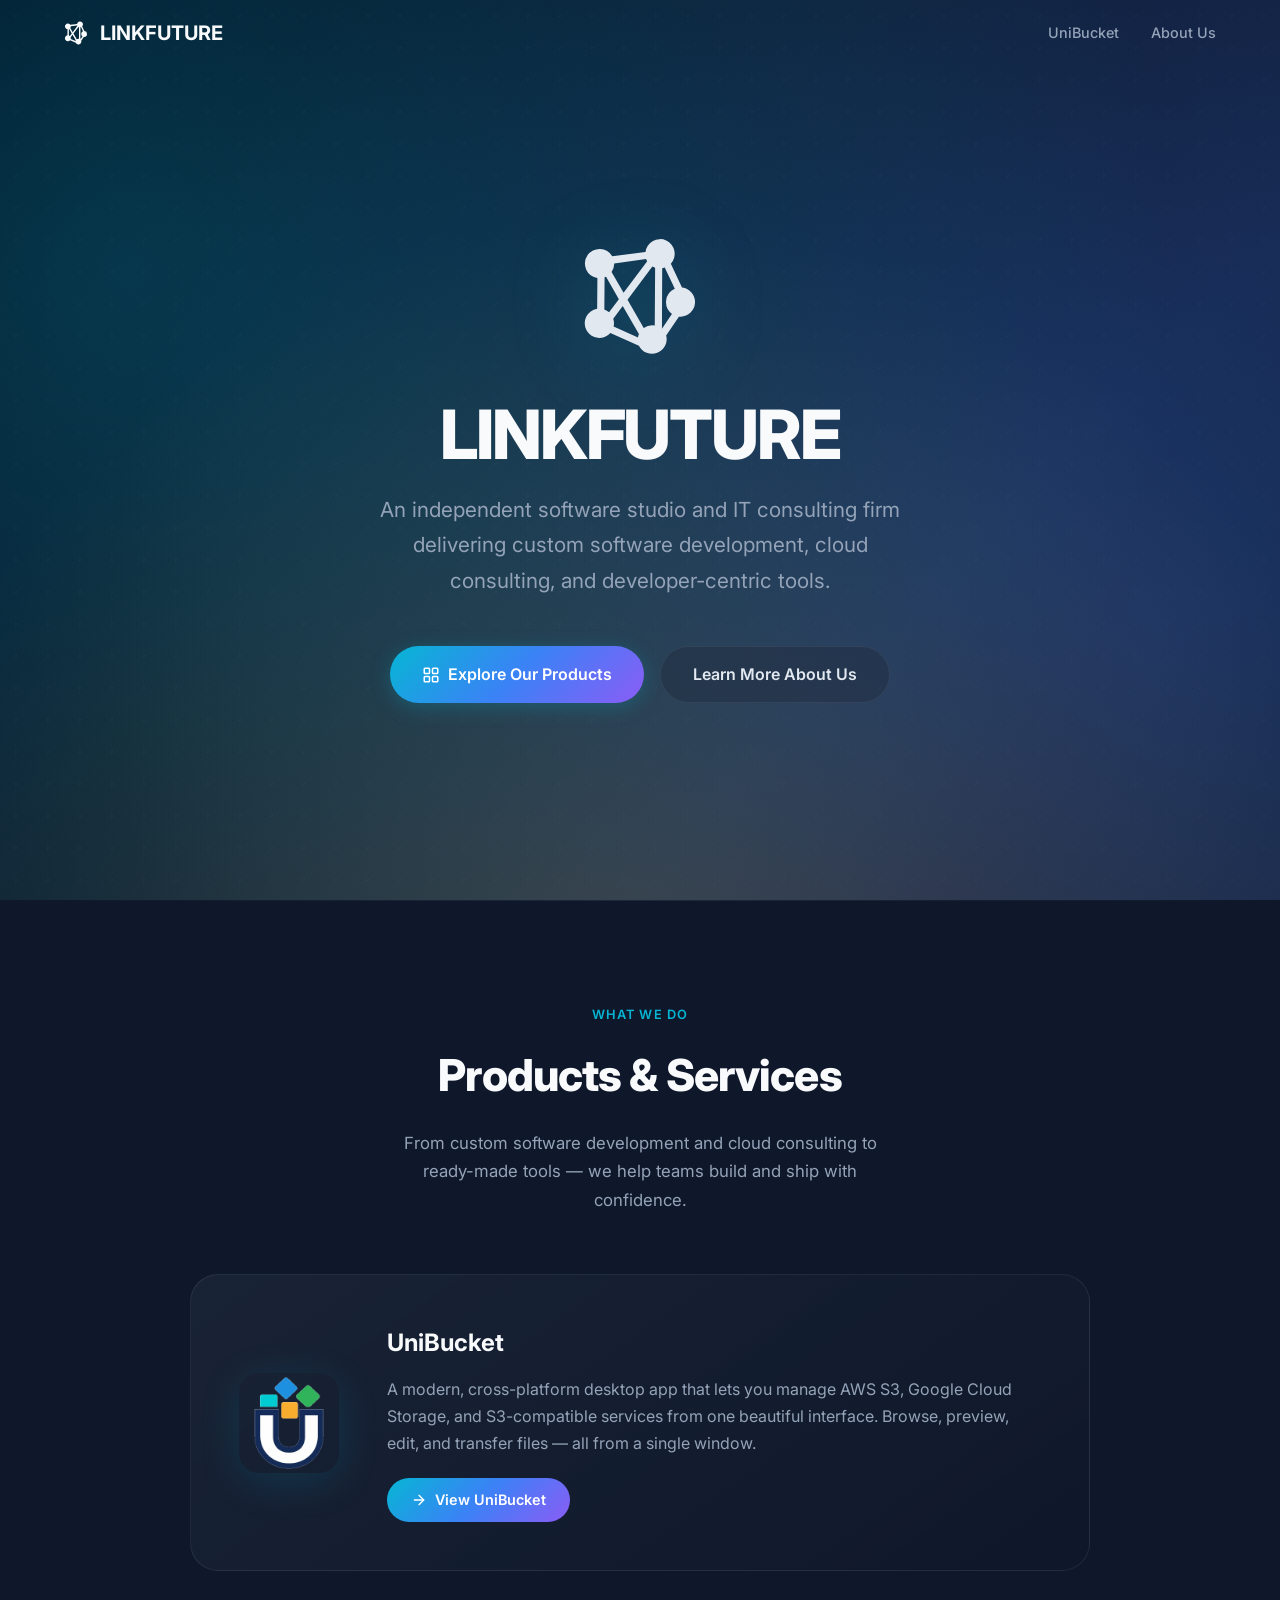
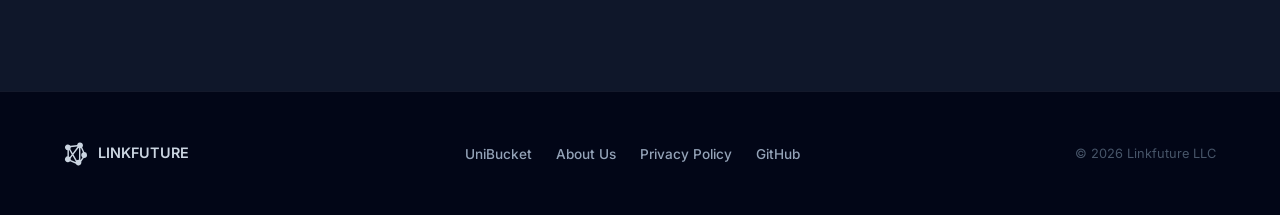
==== commit af29293f: "docs: auto-sync from main repository [skip ci]" ====
--- a/docs/index.html
+++ b/docs/index.html
@@ -4,17 +4,176 @@
 <head>
   <meta charset="UTF-8" />
   <meta name="viewport" content="width=device-width, initial-scale=1.0" />
-  <title>UniBucket — Universal Multi-Cloud Object Storage Manager</title>
+  <title>LinkFuture — Building Developer-Centric Cloud Tools</title>
   <meta name="description"
-    content="UniBucket is a modern, cross-platform desktop app that lets you manage AWS S3, Google Cloud Storage, and S3-compatible services from one beautiful interface." />
-  <meta name="keywords"
-    content="cloud storage, S3, Google Cloud Storage, object storage, desktop app, file manager, multi-cloud" />
-  <meta property="og:title" content="UniBucket — Universal Multi-Cloud Object Storage Manager" />
-  <meta property="og:description" content="Manage all your cloud buckets from one beautiful desktop app." />
-  <meta property="og:image" content="images/splash.png" />
+    content="LinkFuture LLC is an independent software studio and IT consulting firm delivering custom software development, cloud consulting, and developer-centric tools." />
+  <meta name="keywords" content="LinkFuture, cloud tools, developer tools, software studio, Bothell, Washington" />
+  <meta property="og:title" content="LinkFuture — Building Developer-Centric Cloud Tools" />
+  <meta property="og:description" content="Custom software development, IT consulting, and cloud tools from an independent studio." />
   <meta property="og:type" content="website" />
   <link rel="icon" type="image/png" href="images/icon.png" />
   <link rel="stylesheet" href="styles.css" />
+  <style>
+    /* ===== LinkFuture Home Page Styles ===== */
+    .lf-hero {
+      position: relative;
+      min-height: 100vh;
+      display: flex;
+      align-items: center;
+      justify-content: center;
+      background: var(--gradient-hero);
+      overflow: hidden;
+      padding: 120px 24px 80px;
+    }
+
+    .lf-hero::before {
+      content: '';
+      position: absolute;
+      top: -50%;
+      left: -50%;
+      width: 200%;
+      height: 200%;
+      background: radial-gradient(circle at 30% 40%, var(--teal-glow) 0%, transparent 50%),
+        radial-gradient(circle at 70% 60%, var(--blue-glow) 0%, transparent 50%),
+        radial-gradient(circle at 50% 80%, var(--gold-glow) 0%, transparent 40%);
+      animation: heroGlow 12s ease-in-out infinite alternate;
+      pointer-events: none;
+    }
+
+    .lf-hero::after {
+      content: '';
+      position: absolute;
+      inset: 0;
+      background-image: radial-gradient(rgba(148, 163, 184, 0.07) 1px, transparent 1px);
+      background-size: 32px 32px;
+      pointer-events: none;
+    }
+
+    .lf-hero-content {
+      position: relative;
+      z-index: 2;
+      text-align: center;
+      max-width: 800px;
+    }
+
+    .lf-logo {
+      width: 120px;
+      height: 120px;
+      margin: 0 auto 32px;
+      animation: float 4s ease-in-out infinite, fadeInUp 0.8s ease-out 0.1s both;
+      filter: drop-shadow(0 8px 40px rgba(6, 182, 212, 0.2));
+    }
+
+    .lf-hero-content h1 {
+      font-size: clamp(2.5rem, 6vw, 4.25rem);
+      font-weight: 800;
+      color: var(--navy-50);
+      line-height: 1.1;
+      letter-spacing: -0.03em;
+      margin-bottom: 20px;
+      animation: fadeInUp 0.8s ease-out 0.2s both;
+    }
+
+    .lf-hero-content .hero-subtitle {
+      font-size: clamp(1.05rem, 2vw, 1.3rem);
+      color: var(--navy-400);
+      max-width: 560px;
+      margin: 0 auto 48px;
+      font-weight: 400;
+      animation: fadeInUp 0.8s ease-out 0.35s both;
+    }
+
+    /* ---- Products Section ---- */
+    .lf-products {
+      padding: 100px 0 120px;
+      background: var(--navy-900);
+      position: relative;
+    }
+
+    .lf-products::before {
+      content: '';
+      position: absolute;
+      top: 0;
+      left: 0;
+      right: 0;
+      height: 1px;
+      background: linear-gradient(90deg, transparent, var(--glass-border), transparent);
+    }
+
+    .product-card {
+      display: flex;
+      align-items: center;
+      gap: 48px;
+      max-width: 900px;
+      margin: 0 auto;
+      background: var(--gradient-card);
+      border: 1px solid var(--glass-border);
+      border-radius: var(--radius-xl);
+      padding: 48px;
+      transition: transform var(--transition), box-shadow var(--transition), border-color var(--transition);
+    }
+
+    .product-card:hover {
+      transform: translateY(-4px);
+      box-shadow: var(--shadow-elevated), var(--shadow-glow);
+      border-color: rgba(148, 163, 184, 0.2);
+    }
+
+    .product-icon {
+      width: 100px;
+      height: 100px;
+      border-radius: var(--radius-lg);
+      flex-shrink: 0;
+      box-shadow: 0 8px 40px rgba(6, 182, 212, 0.15);
+    }
+
+    .product-info h3 {
+      font-size: 1.5rem;
+      font-weight: 700;
+      color: var(--navy-50);
+      margin-bottom: 12px;
+    }
+
+    .product-info p {
+      font-size: 1rem;
+      color: var(--navy-400);
+      line-height: 1.7;
+      margin-bottom: 20px;
+    }
+
+    .product-link {
+      display: inline-flex;
+      align-items: center;
+      gap: 8px;
+      background: var(--gradient-accent);
+      color: #fff;
+      padding: 10px 24px;
+      border-radius: 999px;
+      font-weight: 600;
+      font-size: 0.9rem;
+      transition: transform var(--transition), box-shadow var(--transition);
+    }
+
+    .product-link:hover {
+      transform: translateY(-2px);
+      box-shadow: 0 4px 20px var(--teal-glow);
+      color: #fff;
+    }
+
+    .product-link svg {
+      width: 16px;
+      height: 16px;
+    }
+
+    @media (max-width: 768px) {
+      .product-card {
+        flex-direction: column;
+        text-align: center;
+        padding: 32px 24px;
+        gap: 24px;
+      }
+    }
+  </style>
 </head>
 
 <body>
@@ -22,23 +181,15 @@
   <!-- ===== Navigation ===== -->
   <nav class="nav" id="nav">
     <div class="container">
-      <a href="#" class="nav-brand">
-        <img src="images/icon.png" alt="UniBucket icon" />
-        UniBucket
+      <a href="index.html" class="nav-brand">
+        <svg class="nav-brand-logo" viewBox="0 0 100 100" fill="currentColor" width="36" height="36">
+          <g data-name="Group"><path data-name="Compound Path" d="m85.1 42.2-9.4-20a12.2 12.2 0 1 0-21.1-9.8l-27.7 3.7a12.2 12.2 0 1 0-12.4 18.1l-.2 25.6a12.2 12.2 0 1 0 11 20.1l23.8 10.7A12.2 12.2 0 0 0 71.8 82l10.6-15.6h1.5a12.2 12.2 0 0 0 1.3-24.3Zm-56.6-20V22l26.6-3.6a12 12 0 0 0 .9 1.9L36.3 46.5l-10-17.4a12.1 12.1 0 0 0 2.2-6.9m-4.3 40.5a12.2 12.2 0 0 0-3.9-2.3l.2-26.8 1.2-.5 10.7 18.7Zm24.1 21L28 74.6a11.9 11.9 0 0 0-.3-6.5l7.9-10.6 13.5 23.4a12 12 0 0 0-.8 2.8m14-9.9-2.1-.2a12.1 12.1 0 0 0-7.1 2.3L39.6 52.2l20.7-27.6 2.3 1.1Zm14.3-9.7-8.3 12.4.2-50.4 2.1-.6L79 43.2a12.1 12.1 0 0 0-2.3 20.9Z"/></g>
+        </svg>
+        LINKFUTURE
       </a>
       <ul class="nav-links" id="navLinks">
-        <li><a href="#screenshots">Screenshots</a></li>
-        <li><a href="#features">Features</a></li>
-        <li><a href="#tech">Tech Stack</a></li>
+        <li><a href="unibucket.html">UniBucket</a></li>
         <li><a href="about.html">About Us</a></li>
-        <li><a href="https://github.com/LinkFuture/UniBucket-Releases" target="_blank" rel="noopener" class="nav-cta">
-            <svg width="16" height="16" viewBox="0 0 24 24" fill="none" stroke="currentColor" stroke-width="2"
-              stroke-linecap="round" stroke-linejoin="round">
-              <path
-                d="M9 19c-5 1.5-5-2.5-7-3m14 6v-3.87a3.37 3.37 0 0 0-.94-2.61c3.14-.35 6.44-1.54 6.44-7A5.44 5.44 0 0 0 20 4.77 5.07 5.07 0 0 0 19.91 1S18.73.65 16 2.48a13.38 13.38 0 0 0-7 0C6.27.65 5.09 1 5.09 1A5.07 5.07 0 0 0 5 4.77a5.44 5.44 0 0 0-1.5 3.78c0 5.42 3.3 6.61 6.44 7A3.37 3.37 0 0 0 9 18.13V22" />
-            </svg>
-            GitHub
-          </a></li>
       </ul>
       <button class="nav-toggle" id="navToggle" aria-label="Toggle navigation">
         <svg width="24" height="24" viewBox="0 0 24 24" fill="none" stroke="currentColor" stroke-width="2"
@@ -52,412 +203,50 @@
   </nav>
 
   <!-- ===== Hero ===== -->
-  <section class="hero" id="hero">
-    <div class="hero-content">
-      <div class="hero-badge">
-        <svg viewBox="0 0 24 24" fill="none" stroke="currentColor" stroke-width="2.5">
-          <path d="M13 2L3 14h9l-1 8 10-12h-9l1-8z" />
-        </svg>
-        The most seamless cloud storage browser for Mac & Windows with native editing.
-      </div>
-      <img src="images/icon.png" alt="UniBucket" class="hero-icon" />
-      <h1>One App for<br /><span class="gradient-text">All Your Cloud Buckets</span></h1>
-      <p class="hero-subtitle">Manage AWS S3, Google Cloud Storage, and S3-compatible services from a single, beautiful
-        desktop interface.</p>
-      <div class="hero-actions">
-        <a href="https://github.com/LinkFuture/UniBucket-Releases/releases" class="btn btn-primary" target="_blank"
-          rel="noopener">
-          <svg viewBox="0 0 24 24" fill="none" stroke="currentColor" stroke-width="2" stroke-linecap="round"
-            stroke-linejoin="round">
-            <path d="M21 15v4a2 2 0 0 1-2 2H5a2 2 0 0 1-2-2v-4" />
-            <polyline points="7 10 12 15 17 10" />
-            <line x1="12" y1="15" x2="12" y2="3" />
+  <section class="lf-hero">
+    <div class="lf-hero-content">
+      <svg class="lf-logo" viewBox="0 0 100 100" fill="currentColor">
+        <g data-name="Group"><path data-name="Compound Path" d="m85.1 42.2-9.4-20a12.2 12.2 0 1 0-21.1-9.8l-27.7 3.7a12.2 12.2 0 1 0-12.4 18.1l-.2 25.6a12.2 12.2 0 1 0 11 20.1l23.8 10.7A12.2 12.2 0 0 0 71.8 82l10.6-15.6h1.5a12.2 12.2 0 0 0 1.3-24.3Zm-56.6-20V22l26.6-3.6a12 12 0 0 0 .9 1.9L36.3 46.5l-10-17.4a12.1 12.1 0 0 0 2.2-6.9m-4.3 40.5a12.2 12.2 0 0 0-3.9-2.3l.2-26.8 1.2-.5 10.7 18.7Zm24.1 21L28 74.6a11.9 11.9 0 0 0-.3-6.5l7.9-10.6 13.5 23.4a12 12 0 0 0-.8 2.8m14-9.9-2.1-.2a12.1 12.1 0 0 0-7.1 2.3L39.6 52.2l20.7-27.6 2.3 1.1Zm14.3-9.7-8.3 12.4.2-50.4 2.1-.6L79 43.2a12.1 12.1 0 0 0-2.3 20.9Z"/></g>
+      </svg>
+      <h1><span class="gradient-text">LINKFUTURE</span></h1>
+      <p class="hero-subtitle">An independent software studio and IT consulting firm delivering custom software development, cloud consulting, and developer-centric tools.</p>
+      <div class="hero-actions" style="animation: fadeInUp 0.8s ease-out 0.5s both;">
+        <a href="unibucket.html" class="btn btn-primary">
+          <svg viewBox="0 0 24 24" fill="none" stroke="currentColor" stroke-width="2" stroke-linecap="round" stroke-linejoin="round">
+            <rect width="7" height="7" x="3" y="3" rx="1" />
+            <rect width="7" height="7" x="14" y="3" rx="1" />
+            <rect width="7" height="7" x="14" y="14" rx="1" />
+            <rect width="7" height="7" x="3" y="14" rx="1" />
           </svg>
-          Download Now
+          Explore Our Products
         </a>
-        <a href="https://github.com/LinkFuture/UniBucket-Releases" class="btn btn-secondary" target="_blank"
-          rel="noopener">
-          <svg viewBox="0 0 24 24" fill="none" stroke="currentColor" stroke-width="2" stroke-linecap="round"
-            stroke-linejoin="round">
-            <path
-              d="M9 19c-5 1.5-5-2.5-7-3m14 6v-3.87a3.37 3.37 0 0 0-.94-2.61c3.14-.35 6.44-1.54 6.44-7A5.44 5.44 0 0 0 20 4.77 5.07 5.07 0 0 0 19.91 1S18.73.65 16 2.48a13.38 13.38 0 0 0-7 0C6.27.65 5.09 1 5.09 1A5.07 5.07 0 0 0 5 4.77a5.44 5.44 0 0 0-1.5 3.78c0 5.42 3.3 6.61 6.44 7A3.37 3.37 0 0 0 9 18.13V22" />
-          </svg>
-          View on GitHub
+        <a href="about.html" class="btn btn-secondary">
+          Learn More About Us
         </a>
       </div>
-      <div class="hero-platforms">
-        <span class="platform-badge">
-          <svg viewBox="0 0 24 24" fill="currentColor">
-            <path
-              d="M3 5.557l7.357-1.002.003 7.1-7.354.042L3 5.557zm7.354 6.853l.006 7.108-7.354-1.012v-6.138l7.348.042zm.888-7.903L21.56 3v8.562l-10.318.08V4.507zM21.565 12.6l-.005 8.395-10.32-1.46-.015-6.98 10.34.045z" />
-          </svg>
-          Windows
-        </span>
-        <span class="platform-badge">
-          <svg viewBox="0 0 24 24" fill="currentColor">
-            <path
-              d="M18.71 19.5c-.83 1.24-1.71 2.45-3.05 2.47-1.34.03-1.77-.79-3.29-.79-1.53 0-2 .77-3.27.82-1.31.05-2.3-1.32-3.14-2.53C4.25 17 2.94 12.45 4.7 9.39c.87-1.52 2.43-2.48 4.12-2.51 1.28-.02 2.5.87 3.29.87.78 0 2.26-1.07 3.8-.91.65.03 2.47.26 3.64 1.98-.09.06-2.17 1.28-2.15 3.81.03 3.02 2.65 4.03 2.68 4.04-.03.07-.42 1.44-1.38 2.83M13 3.5c.73-.83 1.94-1.46 2.94-1.5.13 1.17-.34 2.35-1.04 3.19-.69.85-1.83 1.51-2.95 1.42-.15-1.15.41-2.35 1.05-3.11z" />
-          </svg>
-          macOS
-        </span>
-        <span class="platform-badge">
-          <svg viewBox="0 0 24 24" fill="currentColor">
-            <path
-              d="M12.504 0c-.155 0-.311.004-.465.012C8.11.28 5.14 2.7 4.14 5.96c-.36 1.18-.54 2.42-.54 3.68 0 .88.08 1.74.26 2.56l.22.84c.38 1.22.98 2.36 1.74 3.36.34.46.72.88 1.14 1.28.46.42.94.78 1.46 1.1l1.62.94c.08.04.22.14.36.24.14.1.26.2.36.28.2.16.34.28.42.34.08.08.12.12.14.16a.15.15 0 0 1 .04.08v4.04c0 .16.06.3.14.42.1.12.24.18.4.18.08 0 .18-.02.24-.06l4.44-2.56.52-.3c.12-.08.22-.14.32-.2.26-.16.44-.3.56-.42.08-.08.14-.16.18-.24.04-.1.06-.2.06-.3v-3.76c0-.04 0-.1.02-.14 0-.06.02-.1.04-.14a.82.82 0 0 1 .08-.14c.12-.16.34-.38.66-.6l1.72-1c.48-.3.94-.62 1.34-1 .42-.4.8-.84 1.14-1.3.76-1 1.36-2.14 1.74-3.36l.22-.84c.18-.82.26-1.68.26-2.56 0-1.26-.18-2.5-.54-3.68C18.86 2.7 15.89.28 11.96.012a8.6 8.6 0 0 0-.456-.012z" />
-          </svg>
-          Linux
-        </span>
-      </div>
     </div>
   </section>
 
-  <!-- ===== Screenshots ===== -->
-  <section class="screenshots" id="screenshots">
+  <!-- ===== Products ===== -->
+  <section class="lf-products" id="products">
     <div class="container">
       <div class="section-header reveal">
-        <span class="section-label">See It in Action</span>
-        <h2>Beautiful, Intuitive Interface</h2>
-        <p>Switch between dark and light themes, browse files in grid or list view, and preview content right inside the
-          app.</p>
-      </div>
-      <div class="carousel reveal">
-        <div class="carousel-track" id="carousel">
-          <div class="carousel-slide active">
-            <img src="images/Browse.png" loading="lazy" alt="Browse files" />
-            <div class="carousel-caption">Browse files with an intuitive layout</div>
-          </div>
-          <div class="carousel-slide">
-            <img src="images/Browse%20Grid%20View%20dark%20view.png" loading="lazy" alt="Dark Theme Grid View" />
-            <div class="carousel-caption">Elegant dark theme support for comfortable viewing</div>
-          </div>
-          <div class="carousel-slide">
-            <img src="images/Browse%20Grid%20View.png" loading="lazy" alt="Grid View" />
-            <div class="carousel-caption">Visually organize your cloud files with Grid View</div>
-          </div>
-          <div class="carousel-slide">
-            <img src="images/Accounts.png" loading="lazy" alt="Accounts management" />
-            <div class="carousel-caption">Manage multiple cloud accounts in one place</div>
-          </div>
-          <div class="carousel-slide">
-            <img src="images/Add%20cloud%20account.png" loading="lazy" alt="Add cloud account" />
-            <div class="carousel-caption">Easily add new AWS S3, Google Cloud, or S3-compatible accounts</div>
-          </div>
-          <div class="carousel-slide">
-            <img src="images/Download%20and%20Upload.png" loading="lazy" alt="Download and Upload" />
-            <div class="carousel-caption">Seamlessly download and upload your files</div>
-          </div>
-          <div class="carousel-slide">
-            <img src="images/Image%20previewer.png" loading="lazy" alt="Image previewer" />
-            <div class="carousel-caption">Built-in high quality image previewer</div>
-          </div>
-          <div class="carousel-slide">
-            <img src="images/JS%20editor.png" loading="lazy" alt="JavaScript Editor" />
-            <div class="carousel-caption">Edit JavaScript files directly within the app</div>
-          </div>
-          <div class="carousel-slide">
-            <img src="images/Json%20editor.png" loading="lazy" alt="JSON Editor" />
-            <div class="carousel-caption">View and format JSON files effortlessly</div>
-          </div>
-          <div class="carousel-slide">
-            <img src="images/Markdown%20editor.png" loading="lazy" alt="Markdown Editor" />
-            <div class="carousel-caption">Preview and edit Markdown documents</div>
-          </div>
-          <div class="carousel-slide">
-            <img src="images/Tasks.png" loading="lazy" alt="Task Manager" />
-            <div class="carousel-caption">Track your background uploads and downloads using Tasks manager</div>
-          </div>
-          <div class="carousel-slide">
-            <img src="images/Batch%20file%20metadata%20editor.png" loading="lazy" alt="Batch file metadata editor" />
-            <div class="carousel-caption">Effortlessly update and manage file metadata in bulk</div>
-          </div>
-          <div class="carousel-slide">
-            <img src="images/Settings.png" loading="lazy" alt="Settings" />
-            <div class="carousel-caption">Customize your app preferences in Settings</div>
-          </div>
-        </div>
-        <div class="carousel-nav" id="carouselNav">
-          <button class="carousel-dot active" data-index="0" aria-label="Slide 1"></button>
-          <button class="carousel-dot" data-index="1" aria-label="Slide 2"></button>
-          <button class="carousel-dot" data-index="2" aria-label="Slide 3"></button>
-          <button class="carousel-dot" data-index="3" aria-label="Slide 4"></button>
-          <button class="carousel-dot" data-index="4" aria-label="Slide 5"></button>
-          <button class="carousel-dot" data-index="5" aria-label="Slide 6"></button>
-          <button class="carousel-dot" data-index="6" aria-label="Slide 7"></button>
-          <button class="carousel-dot" data-index="7" aria-label="Slide 8"></button>
-          <button class="carousel-dot" data-index="8" aria-label="Slide 9"></button>
-          <button class="carousel-dot" data-index="9" aria-label="Slide 10"></button>
-          <button class="carousel-dot" data-index="10" aria-label="Slide 11"></button>
-          <button class="carousel-dot" data-index="11" aria-label="Slide 12"></button>
-          <button class="carousel-dot" data-index="12" aria-label="Slide 13"></button>
-        </div>
-      </div>
-    </div>
-  </section>
-
-  <!-- ===== Features ===== -->
-  <section class="features" id="features">
-    <div class="container">
-      <div class="section-header reveal">
-        <span class="section-label">Features</span>
-        <h2>Everything You Need in One Place</h2>
-        <p>A unified toolkit for cloud storage management — designed for developers and teams.</p>
-      </div>
-      <div class="features-grid">
-
-        <div class="feature-card reveal">
-          <div class="feature-icon teal">
-            <svg width="24" height="24" viewBox="0 0 24 24" fill="none" stroke="currentColor" stroke-width="2"
-              stroke-linecap="round" stroke-linejoin="round">
-              <path d="M4 14.899A7 7 0 1 1 15.71 8h1.79a4.5 4.5 0 0 1 2.5 8.242" />
-              <path d="M12 12v9" />
-              <path d="m8 17 4 4 4-4" />
+        <span class="section-label">What We Do</span>
+        <h2>Products &amp; Services</h2>
+        <p>From custom software development and cloud consulting to ready-made tools — we help teams build and ship with confidence.</p>
+      </div>
+
+      <div class="product-card reveal">
+        <img src="images/icon.png" alt="UniBucket" class="product-icon" />
+        <div class="product-info">
+          <h3>UniBucket</h3>
+          <p>A modern, cross-platform desktop app that lets you manage AWS S3, Google Cloud Storage, and S3-compatible services from one beautiful interface. Browse, preview, edit, and transfer files — all from a single window.</p>
+          <a href="unibucket.html" class="product-link">
+            <svg viewBox="0 0 24 24" fill="none" stroke="currentColor" stroke-width="2" stroke-linecap="round" stroke-linejoin="round">
+              <path d="M5 12h14" />
+              <path d="m12 5 7 7-7 7" />
             </svg>
-          </div>
-          <h3>Multi-Cloud Support</h3>
-          <p>Connect AWS S3, Google Cloud Storage, and any S3-compatible service. Switch between providers without
-            friction.</p>
-        </div>
-
-        <div class="feature-card reveal">
-          <div class="feature-icon blue">
-            <svg width="24" height="24" viewBox="0 0 24 24" fill="none" stroke="currentColor" stroke-width="2"
-              stroke-linecap="round" stroke-linejoin="round">
-              <rect width="7" height="7" x="3" y="3" rx="1" />
-              <rect width="7" height="7" x="14" y="3" rx="1" />
-              <rect width="7" height="7" x="14" y="14" rx="1" />
-              <rect width="7" height="7" x="3" y="14" rx="1" />
-            </svg>
-          </div>
-          <h3>Visual File Browser</h3>
-          <p>Toggle between grid and list views. Breadcrumb navigation and pagination make deep directory traversal
-            simple.</p>
-        </div>
-
-        <div class="feature-card reveal">
-          <div class="feature-icon gold">
-            <svg width="24" height="24" viewBox="0 0 24 24" fill="none" stroke="currentColor" stroke-width="2"
-              stroke-linecap="round" stroke-linejoin="round">
-              <path d="M2 12s3-7 10-7 10 7 10 7-3 7-10 7-10-7-10-7Z" />
-              <circle cx="12" cy="12" r="3" />
-            </svg>
-          </div>
-          <h3>Built-in Previewer</h3>
-          <p>Preview images, PDFs, text files, code, Word docs, and spreadsheets directly inside the app — no downloads
-            needed.</p>
-        </div>
-
-        <div class="feature-card reveal">
-          <div class="feature-icon green">
-            <svg width="24" height="24" viewBox="0 0 24 24" fill="none" stroke="currentColor" stroke-width="2"
-              stroke-linecap="round" stroke-linejoin="round">
-              <path d="M21 15v4a2 2 0 0 1-2 2H5a2 2 0 0 1-2-2v-4" />
-              <polyline points="17 8 12 3 7 8" />
-              <line x1="12" y1="3" x2="12" y2="15" />
-            </svg>
-          </div>
-          <h3>Reliable Transfers</h3>
-          <p>Background task management ensures your uploads and downloads complete reliably — even for large files.</p>
-        </div>
-
-        <div class="feature-card reveal">
-          <div class="feature-icon purple">
-            <svg width="24" height="24" viewBox="0 0 24 24" fill="none" stroke="currentColor" stroke-width="2"
-              stroke-linecap="round" stroke-linejoin="round">
-              <circle cx="12" cy="12" r="4" />
-              <path d="M12 2v2" />
-              <path d="M12 20v2" />
-              <path d="m4.93 4.93 1.41 1.41" />
-              <path d="m17.66 17.66 1.41 1.41" />
-              <path d="M2 12h2" />
-              <path d="M20 12h2" />
-              <path d="m6.34 17.66-1.41 1.41" />
-              <path d="m19.07 4.93-1.41 1.41" />
-            </svg>
-          </div>
-          <h3>Dark &amp; Light Mode</h3>
-          <p>Full dark and light theme support. The app follows your system preference — or you can manually override
-            it.</p>
-        </div>
-
-        <div class="feature-card reveal">
-          <div class="feature-icon teal">
-            <svg width="24" height="24" viewBox="0 0 24 24" fill="none" stroke="currentColor" stroke-width="2"
-              stroke-linecap="round" stroke-linejoin="round">
-              <path d="M12 22s8-4 8-10V5l-8-3-8 3v7c0 6 8 10 8 10z" />
-              <path d="m9 12 2 2 4-4" />
-            </svg>
-          </div>
-          <h3>Secure Credentials</h3>
-          <p>Your cloud credentials are securely stored locally on your machine. Nothing is sent to third-party servers.
-          </p>
-        </div>
-
-        <div class="feature-card reveal">
-          <div class="feature-icon blue">
-            <svg width="24" height="24" viewBox="0 0 24 24" fill="none" stroke="currentColor" stroke-width="2"
-              stroke-linecap="round" stroke-linejoin="round">
-              <polyline points="16 18 22 12 16 6"></polyline>
-              <polyline points="8 6 2 12 8 18"></polyline>
-            </svg>
-          </div>
-          <h3>Integrated Code Editor</h3>
-          <p>Powered by the technology behind VS Code, featuring IntelliSense, advanced validation, and basic syntax
-            colorization.</p>
-        </div>
-
-        <div class="feature-card reveal">
-          <div class="feature-icon gold">
-            <svg width="24" height="24" viewBox="0 0 24 24" fill="none" stroke="currentColor" stroke-width="2"
-              stroke-linecap="round" stroke-linejoin="round">
-              <path d="M2 3h6a4 4 0 0 1 4 4v14a3 3 0 0 0-3-3H2z"></path>
-              <path d="M22 3h-6a4 4 0 0 0-4 4v14a3 3 0 0 1 3-3h7z"></path>
-            </svg>
-          </div>
-          <h3>Markdown Editor &amp; Previewer</h3>
-          <p>Write, edit, and preview Markdown documents in real-time without leaving your storage workflow.</p>
-        </div>
-
-        <div class="feature-card reveal">
-          <div class="feature-icon green">
-            <svg width="24" height="24" viewBox="0 0 24 24" fill="none" stroke="currentColor" stroke-width="2"
-              stroke-linecap="round" stroke-linejoin="round">
-              <path d="M11 4H4a2 2 0 0 0-2 2v14a2 2 0 0 0 2 2h14a2 2 0 0 0 2-2v-7"></path>
-              <path d="M18.5 2.5a2.121 2.121 0 0 1 3 3L12 15l-4 1 1-4 9.5-9.5z"></path>
-            </svg>
-          </div>
-          <h3>Batch Metadata Editor</h3>
-          <p>Effortlessly update and manage file metadata in bulk to organize large datasets efficiently.</p>
-        </div>
-
-      </div>
-    </div>
-  </section>
-
-  <!-- ===== Providers ===== -->
-  <section class="providers">
-    <div class="container">
-      <p class="providers-subtitle reveal">Works with your favorite cloud providers</p>
-      <div class="providers-logos reveal">
-        <div class="provider-logo">
-          <svg viewBox="0 0 24 24" fill="currentColor">
-            <path
-              d="M7.63 11.92L4.38 6.94l3.75-.35.5 5.33zm8.74 0l-.5-5.33 3.75.35-3.25 4.98zM12 3.73l-2.88.27L12 10.45 14.88 4l-2.88-.27zm-8.88 9.2l5.97 5.57-.47-5.04-5.5-.53zm17.76 0l-5.5.53-.47 5.04 5.97-5.57zM12 13.27L9.72 18h4.56L12 13.27z" />
-          </svg>
-          AWS S3
-        </div>
-        <div class="provider-logo">
-          <svg viewBox="0 0 24 24" fill="currentColor">
-            <path
-              d="M12 3L4 7.64v8.72L12 21l8-4.64V7.64L12 3zm0 1.42l6.27 3.64L12 11.7 5.73 8.06 12 4.42zM5.45 9.28L11.27 13v6.3L5.45 15.6V9.28zm13.1 0v6.32l-5.82 3.7V13l5.82-3.72z" />
-          </svg>
-          Google Cloud Storage
-        </div>
-        <div class="provider-logo">
-          <svg viewBox="0 0 24 24" fill="currentColor">
-            <path
-              d="M12 2C6.48 2 2 6.48 2 12s4.48 10 10 10 10-4.48 10-10S17.52 2 12 2zm0 18c-4.42 0-8-3.58-8-8s3.58-8 8-8 8 3.58 8 8-3.58 8-8 8zm-1-13h2v6h-2zm0 8h2v2h-2z" />
-          </svg>
-          S3-Compatible
-        </div>
-      </div>
-    </div>
-  </section>
-
-  <!-- ===== Tech Stack ===== -->
-  <section class="tech" id="tech">
-    <div class="container">
-      <div class="section-header reveal">
-        <span class="section-label">Built With</span>
-        <h2>Modern Tech Stack</h2>
-        <p>Powered by a robust, modern stack trusted by millions of developers worldwide.</p>
-      </div>
-      <div class="tech-grid reveal">
-        <div class="tech-badge">
-          <svg viewBox="0 0 24 24" fill="currentColor" width="22" height="22">
-            <path d="M12 2L1 21h22L12 2zm0 3.99L19.53 19H4.47L12 5.99z" />
-          </svg>
-          Electron
-        </div>
-        <div class="tech-badge">
-          <svg viewBox="0 0 24 24" fill="#61DAFB" width="22" height="22">
-            <circle cx="12" cy="12" r="2.4" />
-            <ellipse cx="12" cy="12" rx="10.5" ry="4" fill="none" stroke="#61DAFB" stroke-width="1" />
-            <ellipse cx="12" cy="12" rx="10.5" ry="4" fill="none" stroke="#61DAFB" stroke-width="1"
-              transform="rotate(60 12 12)" />
-            <ellipse cx="12" cy="12" rx="10.5" ry="4" fill="none" stroke="#61DAFB" stroke-width="1"
-              transform="rotate(120 12 12)" />
-          </svg>
-          React
-        </div>
-        <div class="tech-badge">
-          <svg viewBox="0 0 24 24" fill="#3178C6" width="22" height="22">
-            <path
-              d="M1.125 0C.502 0 0 .502 0 1.125v21.75C0 23.498.502 24 1.125 24h21.75c.623 0 1.125-.502 1.125-1.125V1.125C24 .502 23.498 0 22.875 0H1.125zm17.363 9.75c.612 0 1.154.037 1.627.111a6.38 6.38 0 0 1 1.306.34v2.458a3.95 3.95 0 0 0-.643-.361 5.093 5.093 0 0 0-.717-.26 5.453 5.453 0 0 0-1.426-.2c-.3 0-.573.028-.819.086a2.1 2.1 0 0 0-.623.242c-.17.104-.3.229-.393.374a.888.888 0 0 0-.14.49c0 .196.053.373.156.529.104.156.252.304.443.444s.42.276.69.394.57.232.89.34c.39.13.753.274 1.09.433.337.158.632.347.882.566.25.22.445.48.585.782.14.3.21.662.21 1.084 0 .508-.105.944-.316 1.308-.21.364-.498.662-.862.894-.364.232-.8.402-1.302.51-.502.108-1.043.162-1.623.162-.734 0-1.39-.06-1.967-.18a5.22 5.22 0 0 1-1.566-.545v-2.636a5.06 5.06 0 0 0 .774.498 5.96 5.96 0 0 0 .876.364c.312.106.63.18.954.222.324.042.614.063.87.063.298 0 .564-.024.797-.072.232-.048.424-.12.574-.214.15-.094.264-.212.342-.354a.944.944 0 0 0 .118-.468c0-.2-.062-.383-.184-.544a2.007 2.007 0 0 0-.504-.426 5.648 5.648 0 0 0-.756-.366 22.14 22.14 0 0 0-.944-.358c-.37-.126-.72-.27-1.048-.43a3.85 3.85 0 0 1-.862-.584c-.244-.23-.436-.5-.576-.812a2.703 2.703 0 0 1-.21-1.096c0-.466.105-.878.314-1.236.21-.358.49-.66.84-.908a4.131 4.131 0 0 1 1.228-.584 5.295 5.295 0 0 1 1.48-.202zm-9.608.114v1.9H5.543v8.487H3.535v-8.487H.198v-1.9h8.682z"
-              transform="scale(.875) translate(1.7 1.7)" />
-          </svg>
-          TypeScript
-        </div>
-        <div class="tech-badge">
-          <svg viewBox="0 0 24 24" fill="#646CFF" width="22" height="22">
-            <path d="m12.009 1.008 10.894 6.287v12.574L12.009 23.16 1.116 19.869V7.295l10.893-6.287z" />
-          </svg>
-          Vite
-        </div>
-        <div class="tech-badge">
-          <svg viewBox="0 0 24 24" fill="#06B6D4" width="22" height="22">
-            <path
-              d="M12.001 4.8c-3.2 0-5.2 1.6-6 4.8 1.2-1.6 2.6-2.2 4.2-1.8.913.228 1.565.89 2.288 1.624C13.666 10.618 15.027 12 18.001 12c3.2 0 5.2-1.6 6-4.8-1.2 1.6-2.6 2.2-4.2 1.8-.913-.228-1.565-.89-2.288-1.624C16.337 6.182 14.976 4.8 12.001 4.8zm-6 7.2c-3.2 0-5.2 1.6-6 4.8 1.2-1.6 2.6-2.2 4.2-1.8.913.228 1.565.89 2.288 1.624 1.177 1.194 2.538 2.576 5.512 2.576 3.2 0 5.2-1.6 6-4.8-1.2 1.6-2.6 2.2-4.2 1.8-.913-.228-1.565-.89-2.288-1.624C10.337 13.382 8.976 12 6.001 12z" />
-          </svg>
-          TailwindCSS
-        </div>
-        <div class="tech-badge">
-          <svg viewBox="0 0 24 24" fill="currentColor" width="22" height="22">
-            <path
-              d="M12 2C6.48 2 2 6.48 2 12s4.48 10 10 10 10-4.48 10-10S17.52 2 12 2zm-1 17.93c-3.95-.49-7-3.85-7-7.93 0-.62.08-1.21.21-1.79L9 15v1c0 1.1.9 2 2 2v1.93zm6.9-2.54c-.26-.81-1-1.39-1.9-1.39h-1v-3c0-.55-.45-1-1-1H8v-2h2c.55 0 1-.45 1-1V7h2c1.1 0 2-.9 2-2v-.41c2.93 1.19 5 4.06 5 7.41 0 2.08-.8 3.97-2.1 5.39z" />
-          </svg>
-          Shadcn UI
-        </div>
-        <div class="tech-badge">
-          <svg viewBox="0 0 24 24" fill="currentColor" width="22" height="22">
-            <path
-              d="M12 2a10 10 0 1 0 0 20 10 10 0 0 0 0-20zm0 2c1.33 0 2.57.36 3.62 1H8.38A7.94 7.94 0 0 1 12 4zm-3 3h6l-3 5.5L9 7zm-4.97 3A7.9 7.9 0 0 1 5.6 7.5L8.6 13l-5.56-1.46c-.01-.18-.04-.36-.04-.54 0-.34.02-.68.03-1zm.57 3l5.5 1.45L6.55 17A7.93 7.93 0 0 1 4.6 13zm2.8 5h4.6L12 16l-2.8 3c-.4-.3-.78-.63-1.13-1h.53zM12 20c-1.2 0-2.32-.3-3.32-.83L12 14.5l3.32 4.67c-1 .53-2.12.83-3.32.83zm5.45-3l-3.55-2.55 5.5-1.45a7.93 7.93 0 0 1-1.95 4zm1.52-5c0 .18-.03.36-.04.54L13.4 13l3-5.5a7.9 7.9 0 0 1 1.57 2.5c.01.32.03.66.03 1z" />
-          </svg>
-          Zustand
-        </div>
-      </div>
-    </div>
-  </section>
-
-  <!-- ===== Download CTA ===== -->
-  <section class="download" id="download">
-    <div class="container">
-      <div class="download-content reveal">
-        <h2>Ready to simplify your cloud storage?</h2>
-        <p>Download UniBucket for free and manage all your buckets from one place.</p>
-        <div class="download-buttons">
-          <a href="https://github.com/LinkFuture/UniBucket-Releases/releases" class="download-btn" target="_blank"
-            rel="noopener">
-            <svg viewBox="0 0 24 24" fill="currentColor">
-              <path
-                d="M3 5.557l7.357-1.002.003 7.1-7.354.042L3 5.557zm7.354 6.853l.006 7.108-7.354-1.012v-6.138l7.348.042zm.888-7.903L21.56 3v8.562l-10.318.08V4.507zM21.565 12.6l-.005 8.395-10.32-1.46-.015-6.98 10.34.045z" />
-            </svg>
-            <span>Windows<span class="btn-small">Windows 10 / 11</span></span>
-          </a>
-          <a href="https://github.com/LinkFuture/UniBucket-Releases/releases" class="download-btn" target="_blank"
-            rel="noopener">
-            <svg viewBox="0 0 24 24" fill="currentColor">
-              <path
-                d="M18.71 19.5c-.83 1.24-1.71 2.45-3.05 2.47-1.34.03-1.77-.79-3.29-.79-1.53 0-2 .77-3.27.82-1.31.05-2.3-1.32-3.14-2.53C4.25 17 2.94 12.45 4.7 9.39c.87-1.52 2.43-2.48 4.12-2.51 1.28-.02 2.5.87 3.29.87.78 0 2.26-1.07 3.8-.91.65.03 2.47.26 3.64 1.98-.09.06-2.17 1.28-2.15 3.81.03 3.02 2.65 4.03 2.68 4.04-.03.07-.42 1.44-1.38 2.83M13 3.5c.73-.83 1.94-1.46 2.94-1.5.13 1.17-.34 2.35-1.04 3.19-.69.85-1.83 1.51-2.95 1.42-.15-1.15.41-2.35 1.05-3.11z" />
-            </svg>
-            <span>macOS<span class="btn-small">Apple Silicon &amp; Intel</span></span>
-          </a>
-          <a href="https://github.com/LinkFuture/UniBucket-Releases/releases" class="download-btn" target="_blank"
-            rel="noopener">
-            <svg viewBox="0 0 24 24" fill="currentColor">
-              <path
-                d="M12.504 0c-.155 0-.311.004-.465.012C8.11.28 5.14 2.7 4.14 5.96c-.36 1.18-.54 2.42-.54 3.68 0 .88.08 1.74.26 2.56l.22.84c.38 1.22.98 2.36 1.74 3.36.34.46.72.88 1.14 1.28.46.42.94.78 1.46 1.1l1.62.94c.08.04.22.14.36.24.14.1.26.2.36.28.2.16.34.28.42.34.08.08.12.12.14.16a.15.15 0 0 1 .04.08v4.04c0 .16.06.3.14.42.1.12.24.18.4.18.08 0 .18-.02.24-.06l4.44-2.56.52-.3c.12-.08.22-.14.32-.2.26-.16.44-.3.56-.42.08-.08.14-.16.18-.24.04-.1.06-.2.06-.3v-3.76c0-.04 0-.1.02-.14 0-.06.02-.1.04-.14a.82.82 0 0 1 .08-.14c.12-.16.34-.38.66-.6l1.72-1c.48-.3.94-.62 1.34-1 .42-.4.8-.84 1.14-1.3.76-1 1.36-2.14 1.74-3.36l.22-.84c.18-.82.26-1.68.26-2.56 0-1.26-.18-2.5-.54-3.68C18.86 2.7 15.89.28 11.96.012a8.6 8.6 0 0 0-.456-.012z" />
-            </svg>
-            <span>Linux<span class="btn-small">AppImage, Snap, deb</span></span>
+            View UniBucket
           </a>
         </div>
       </div>
@@ -468,17 +257,16 @@
   <footer class="footer">
     <div class="container">
       <div class="footer-brand">
-        <img src="images/icon.png" alt="UniBucket" />
-        UniBucket
+        <svg class="footer-brand-logo" viewBox="0 0 100 100" fill="currentColor" width="24" height="24">
+          <g data-name="Group"><path data-name="Compound Path" d="m85.1 42.2-9.4-20a12.2 12.2 0 1 0-21.1-9.8l-27.7 3.7a12.2 12.2 0 1 0-12.4 18.1l-.2 25.6a12.2 12.2 0 1 0 11 20.1l23.8 10.7A12.2 12.2 0 0 0 71.8 82l10.6-15.6h1.5a12.2 12.2 0 0 0 1.3-24.3Zm-56.6-20V22l26.6-3.6a12 12 0 0 0 .9 1.9L36.3 46.5l-10-17.4a12.1 12.1 0 0 0 2.2-6.9m-4.3 40.5a12.2 12.2 0 0 0-3.9-2.3l.2-26.8 1.2-.5 10.7 18.7Zm24.1 21L28 74.6a11.9 11.9 0 0 0-.3-6.5l7.9-10.6 13.5 23.4a12 12 0 0 0-.8 2.8m14-9.9-2.1-.2a12.1 12.1 0 0 0-7.1 2.3L39.6 52.2l20.7-27.6 2.3 1.1Zm14.3-9.7-8.3 12.4.2-50.4 2.1-.6L79 43.2a12.1 12.1 0 0 0-2.3 20.9Z"/></g>
+        </svg>
+        LINKFUTURE
       </div>
       <ul class="footer-links">
+        <li><a href="unibucket.html">UniBucket</a></li>
         <li><a href="about.html">About Us</a></li>
         <li><a href="privacy.html">Privacy Policy</a></li>
-        <li><a href="https://github.com/LinkFuture/UniBucket-Releases" target="_blank" rel="noopener">GitHub</a></li>
-        <li><a href="https://github.com/LinkFuture/UniBucket-Releases/releases" target="_blank"
-            rel="noopener">Releases</a></li>
-        <li><a href="https://github.com/LinkFuture/UniBucket-Releases/issues" target="_blank" rel="noopener">Issues</a>
-        </li>
+        <li><a href="https://github.com/LinkFuture" target="_blank" rel="noopener">GitHub</a></li>
       </ul>
       <p class="footer-copy">&copy; 2026 Linkfuture LLC</p>
     </div>
--- a/docs/styles.css
+++ b/docs/styles.css
@@ -143,10 +143,16 @@
   color: var(--navy-50);
 }
 
-.nav-brand img {
+.nav-brand img,
+.nav-brand-logo {
   width: 36px;
   height: 36px;
   border-radius: 8px;
+}
+
+.footer-brand-logo {
+  width: 24px;
+  height: 24px;
 }
 
 .nav-links {
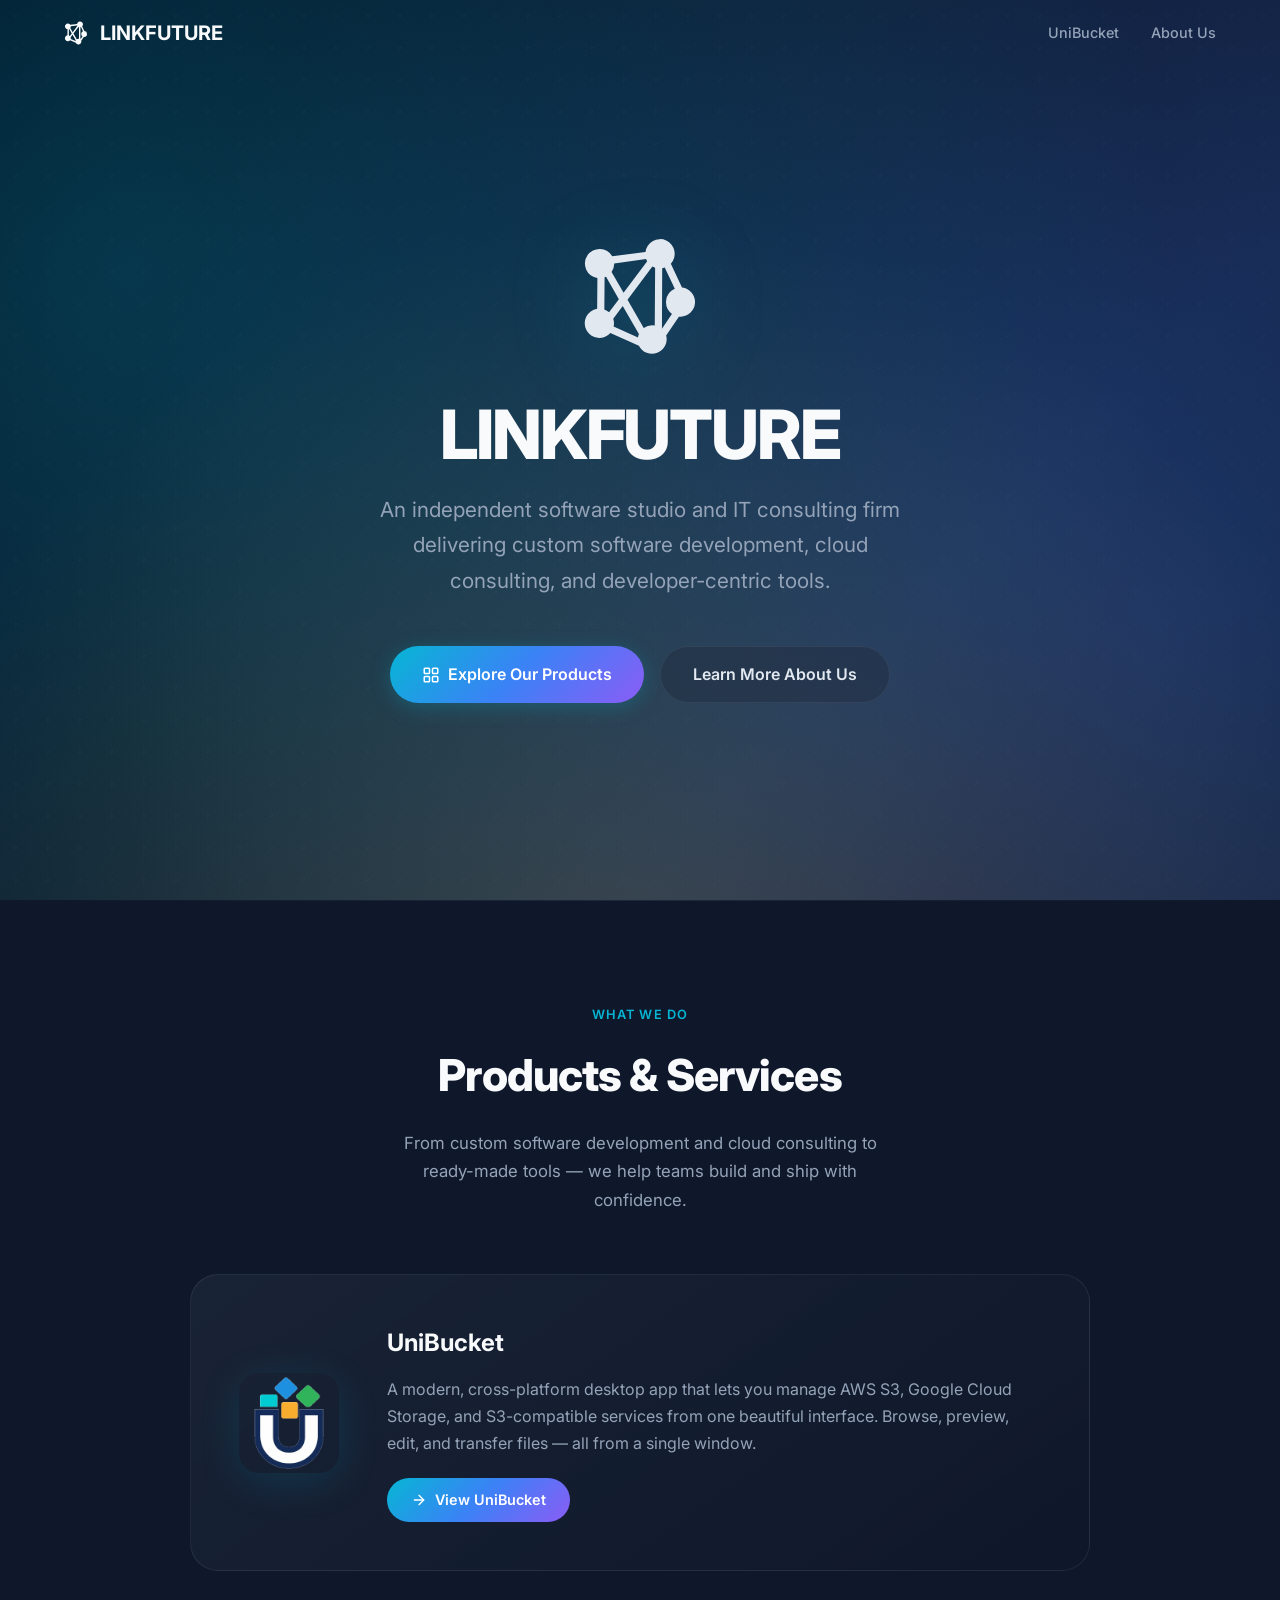
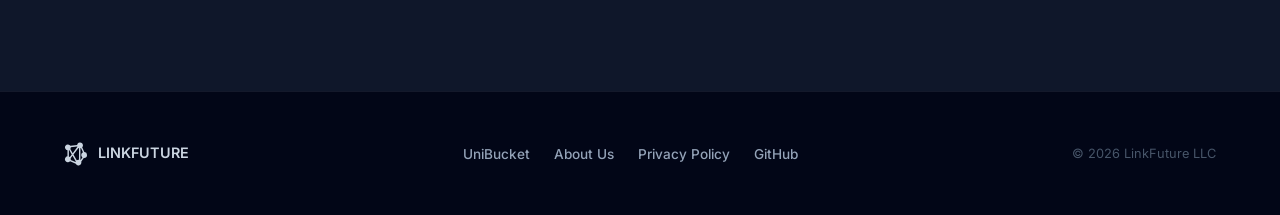
==== commit be059876: "docs: auto-sync from main repository [skip ci]" ====
--- a/docs/index.html
+++ b/docs/index.html
@@ -11,7 +11,7 @@
   <meta property="og:title" content="LinkFuture — Building Developer-Centric Cloud Tools" />
   <meta property="og:description" content="Custom software development, IT consulting, and cloud tools from an independent studio." />
   <meta property="og:type" content="website" />
-  <link rel="icon" type="image/png" href="images/icon.png" />
+  <link rel="icon" type="image/svg+xml" href="images/linkfuture-favicon.svg" />
   <link rel="stylesheet" href="styles.css" />
   <style>
     /* ===== LinkFuture Home Page Styles ===== */
@@ -268,7 +268,7 @@
         <li><a href="privacy.html">Privacy Policy</a></li>
         <li><a href="https://github.com/LinkFuture" target="_blank" rel="noopener">GitHub</a></li>
       </ul>
-      <p class="footer-copy">&copy; 2026 Linkfuture LLC</p>
+      <p class="footer-copy">&copy; <span class="copyright-year">2026</span> LinkFuture LLC</p>
     </div>
   </footer>
 
--- a/docs/styles.css
+++ b/docs/styles.css
@@ -673,14 +673,14 @@
   height: 36px;
 }
 
-/* ---------- Tech Stack ---------- */
-.tech {
+/* ---------- Pricing ---------- */
+.pricing {
   padding: 100px 0;
   background: var(--navy-900);
   position: relative;
 }
 
-.tech::before {
+.pricing::before {
   content: '';
   position: absolute;
   top: 0;
@@ -690,37 +690,186 @@
   background: linear-gradient(90deg, transparent, var(--glass-border), transparent);
 }
 
-.tech-grid {
-  display: flex;
-  flex-wrap: wrap;
+.pricing-grid {
+  display: grid;
+  grid-template-columns: repeat(2, 1fr);
+  gap: 28px;
+  max-width: 820px;
+  margin: 0 auto;
+}
+
+.pricing-card {
+  position: relative;
+  display: flex;
+  flex-direction: column;
+  background: var(--gradient-card);
+  border: 1px solid var(--glass-border);
+  border-radius: var(--radius-xl);
+  padding: 40px 32px;
+  transition: transform var(--transition), box-shadow var(--transition), border-color var(--transition);
+}
+
+.pricing-card:hover {
+  transform: translateY(-4px);
+  box-shadow: var(--shadow-card);
+  border-color: rgba(148, 163, 184, 0.2);
+}
+
+.pricing-card.featured {
+  border-color: rgba(6, 182, 212, 0.45);
+  box-shadow: var(--shadow-card), 0 0 40px rgba(6, 182, 212, 0.12);
+}
+
+.pricing-badge {
+  position: absolute;
+  top: -12px;
+  right: 28px;
+  background: var(--gradient-accent);
+  color: #fff;
+  font-size: 0.72rem;
+  font-weight: 700;
+  text-transform: uppercase;
+  letter-spacing: 0.06em;
+  padding: 4px 12px;
+  border-radius: 999px;
+}
+
+.pricing-header {
+  margin-bottom: 24px;
+  padding-bottom: 24px;
+  border-bottom: 1px solid var(--glass-border);
+}
+
+.pricing-header h3 {
+  font-size: 1.35rem;
+  font-weight: 700;
+  color: var(--navy-50);
+  margin-bottom: 6px;
+}
+
+.pricing-tagline {
+  font-size: 0.9rem;
+  color: var(--navy-400);
+  margin-bottom: 20px;
+}
+
+.pricing-price {
+  font-size: 2.2rem;
+  font-weight: 800;
+  color: var(--navy-50);
+  letter-spacing: -0.02em;
+  line-height: 1.1;
+}
+
+.pricing-sub {
+  display: inline-block;
+  margin-top: 6px;
+  font-size: 0.82rem;
+  color: var(--teal);
+  font-weight: 500;
+}
+
+.pricing-list {
+  list-style: none;
+  display: flex;
+  flex-direction: column;
+  gap: 12px;
+  margin-bottom: 32px;
+  flex: 1;
+}
+
+.pricing-list li {
+  position: relative;
+  padding-left: 24px;
+  font-size: 0.92rem;
+  color: var(--navy-300);
+  line-height: 1.5;
+}
+
+.pricing-list li::before {
+  content: '✓';
+  position: absolute;
+  left: 0;
+  color: var(--teal);
+  font-weight: 700;
+}
+
+.pricing-cta {
+  width: 100%;
   justify-content: center;
-  gap: 20px;
-}
-
-.tech-badge {
-  display: flex;
-  align-items: center;
-  gap: 10px;
-  background: var(--glass-bg);
+}
+
+/* ---------- FAQ ---------- */
+.faq {
+  padding: 100px 0;
+  background: var(--navy-950);
+  position: relative;
+}
+
+.faq::before {
+  content: '';
+  position: absolute;
+  top: 0;
+  left: 0;
+  right: 0;
+  height: 1px;
+  background: linear-gradient(90deg, transparent, var(--glass-border), transparent);
+}
+
+.faq-list {
+  max-width: 780px;
+  margin: 0 auto;
+  display: flex;
+  flex-direction: column;
+  gap: 14px;
+}
+
+.faq-item {
+  background: var(--gradient-card);
   border: 1px solid var(--glass-border);
-  padding: 12px 24px;
-  border-radius: 999px;
-  color: var(--navy-300);
-  font-weight: 500;
-  font-size: 0.92rem;
-  transition: transform var(--transition), border-color var(--transition), background var(--transition);
-}
-
-.tech-badge:hover {
-  transform: translateY(-2px);
-  border-color: rgba(148, 163, 184, 0.25);
-  background: rgba(51, 65, 85, 0.4);
-}
-
-.tech-badge svg,
-.tech-badge img {
-  width: 22px;
-  height: 22px;
+  border-radius: var(--radius-lg);
+  padding: 20px 24px;
+  transition: border-color var(--transition);
+}
+
+.faq-item[open] {
+  border-color: rgba(6, 182, 212, 0.35);
+}
+
+.faq-item summary {
+  font-size: 1.02rem;
+  font-weight: 600;
+  color: var(--navy-50);
+  cursor: pointer;
+  list-style: none;
+  display: flex;
+  align-items: center;
+  justify-content: space-between;
+  gap: 16px;
+}
+
+.faq-item summary::-webkit-details-marker {
+  display: none;
+}
+
+.faq-item summary::after {
+  content: '+';
+  font-size: 1.3rem;
+  font-weight: 400;
+  color: var(--teal);
+  flex-shrink: 0;
+  transition: transform var(--transition);
+}
+
+.faq-item[open] summary::after {
+  content: '−';
+}
+
+.faq-item p {
+  margin-top: 14px;
+  font-size: 0.94rem;
+  color: var(--navy-400);
+  line-height: 1.7;
 }
 
 /* ---------- Download / CTA ---------- */
@@ -919,6 +1068,10 @@
     grid-template-columns: 1fr;
   }
 
+  .pricing-grid {
+    grid-template-columns: 1fr;
+  }
+
   .hero {
     padding: 100px 20px 60px;
   }
